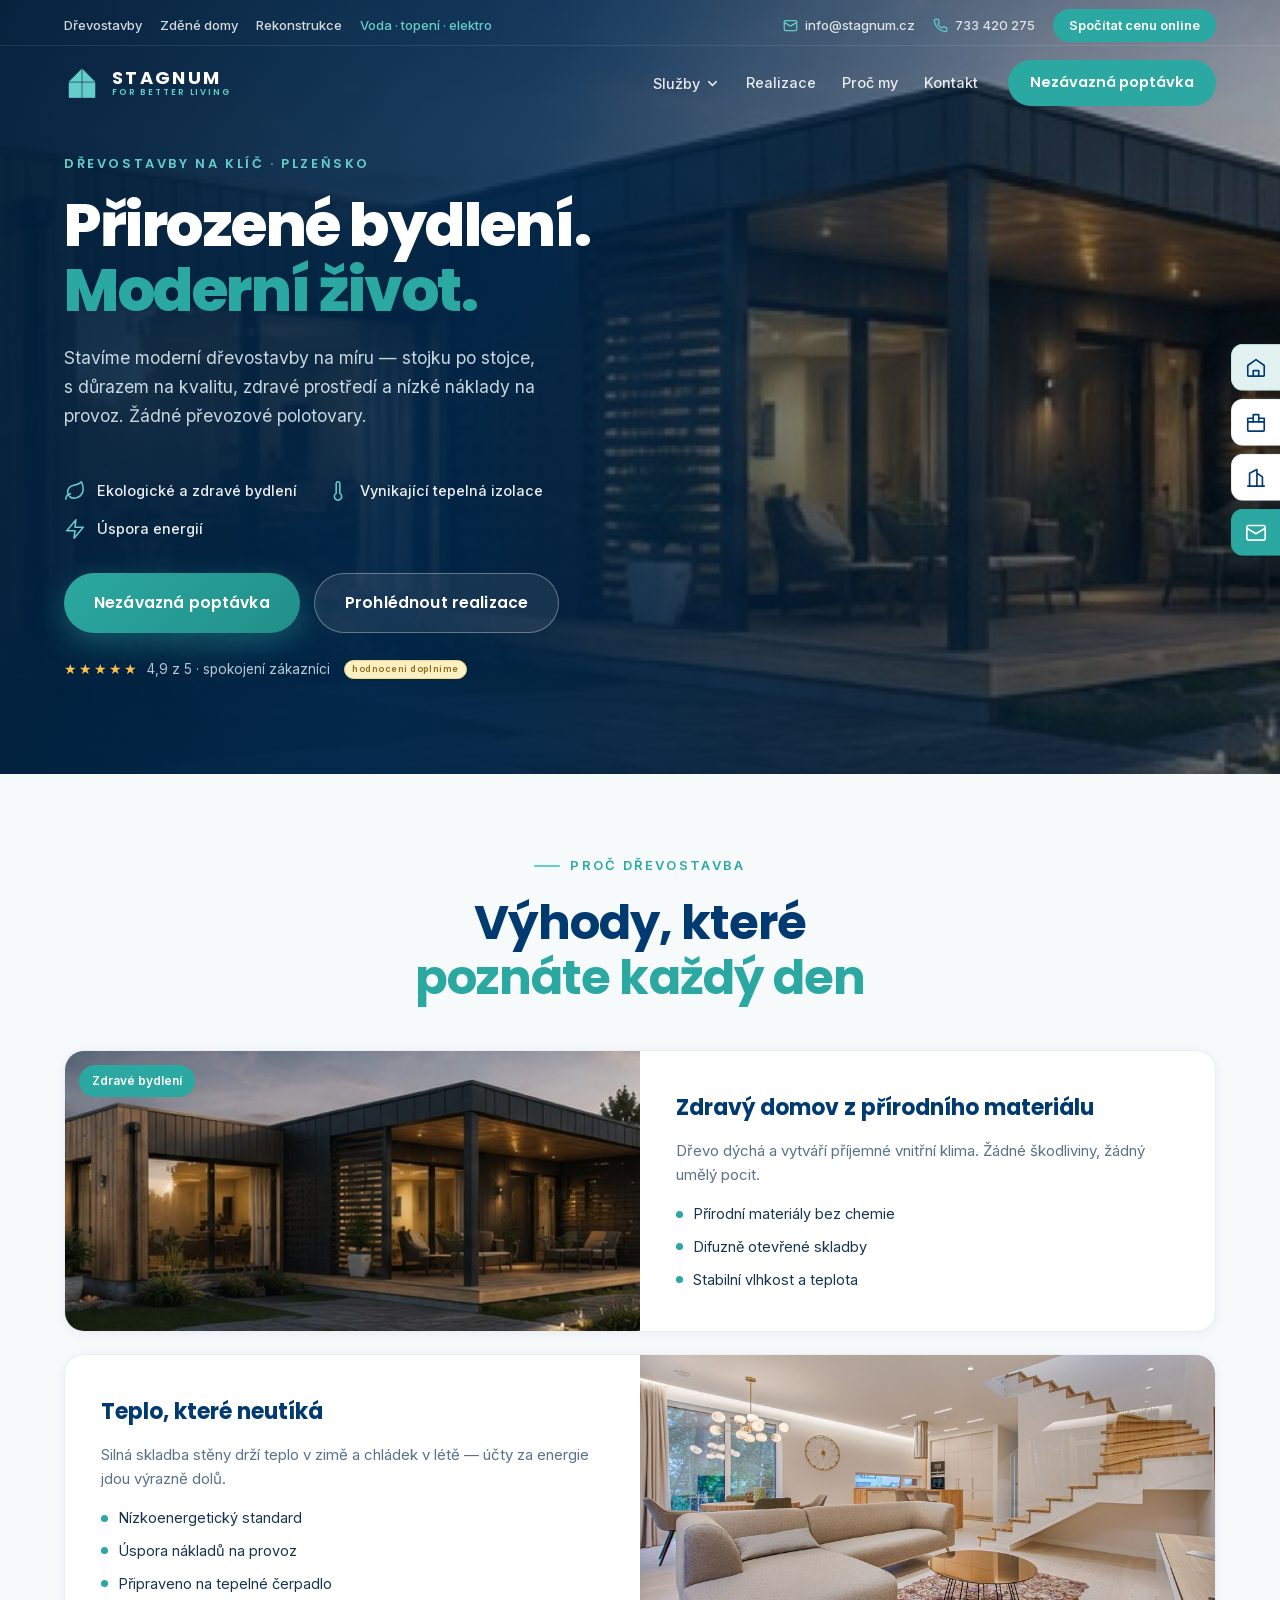
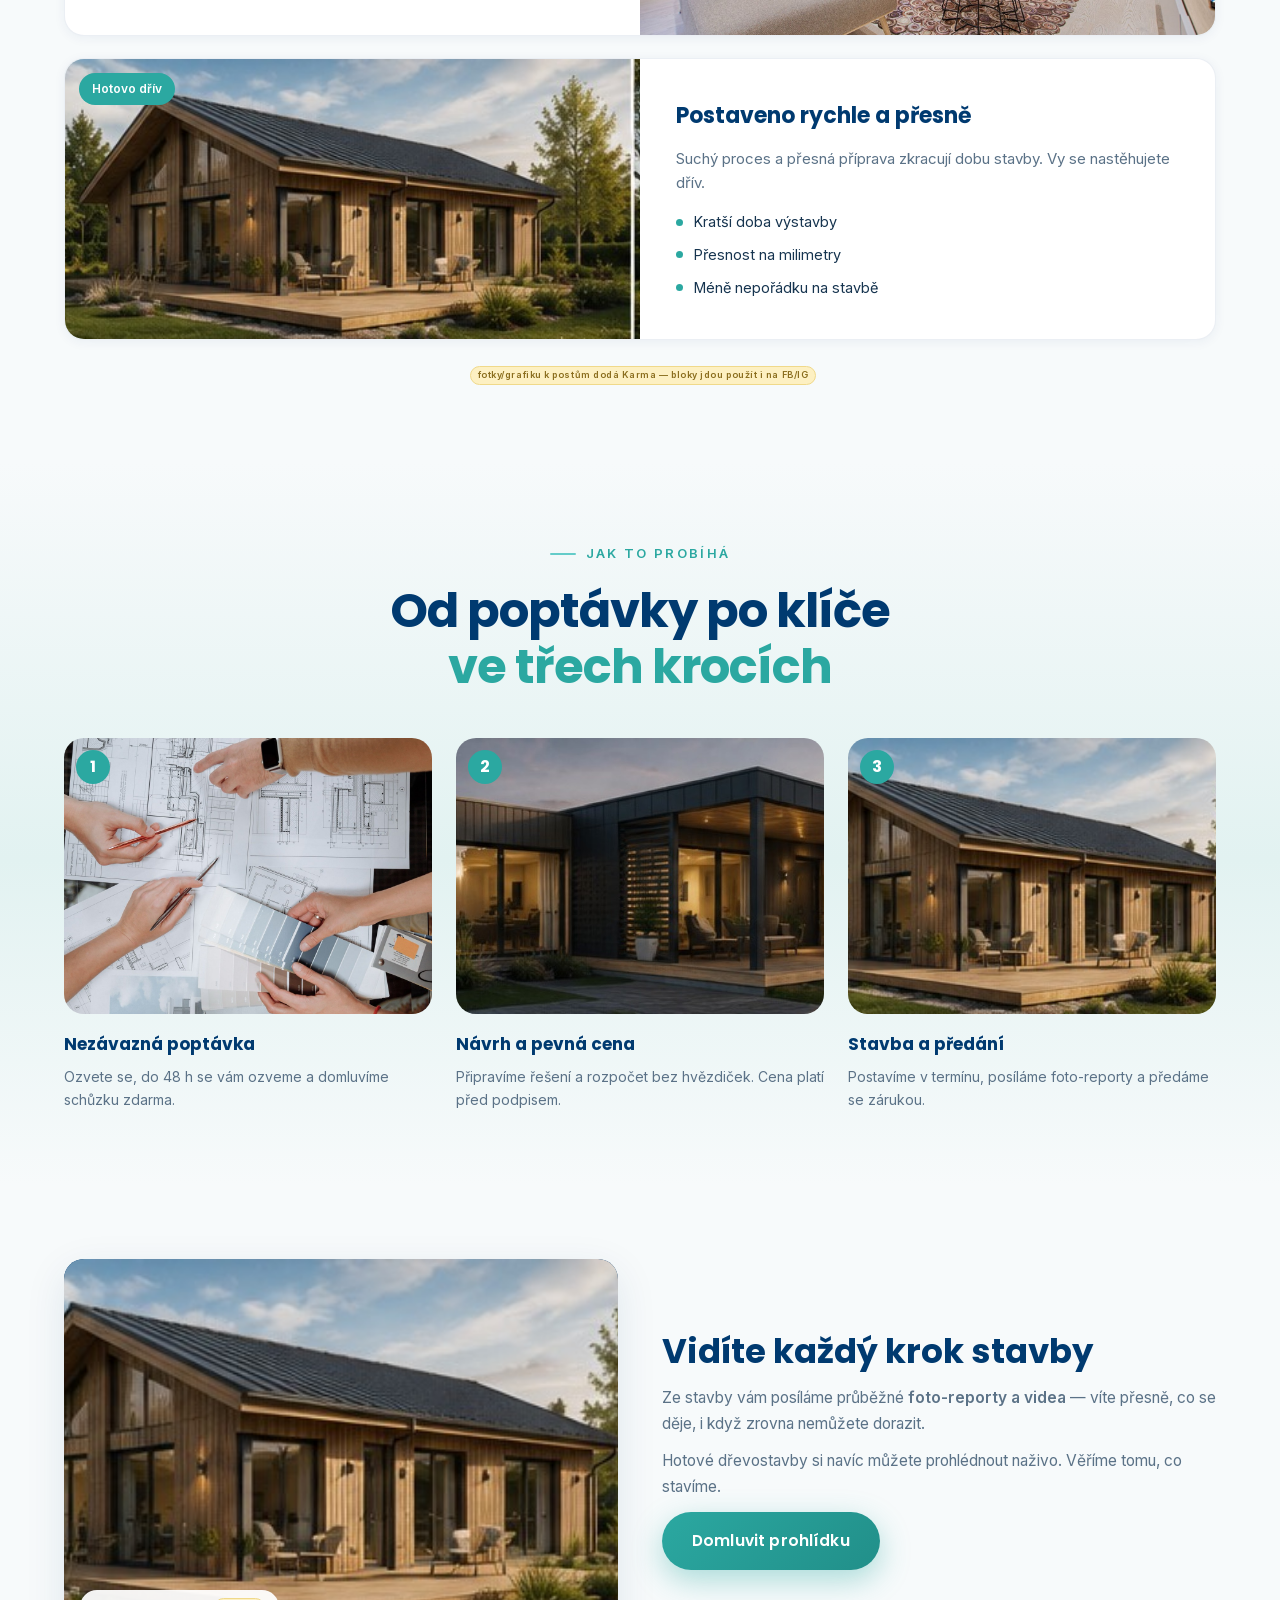
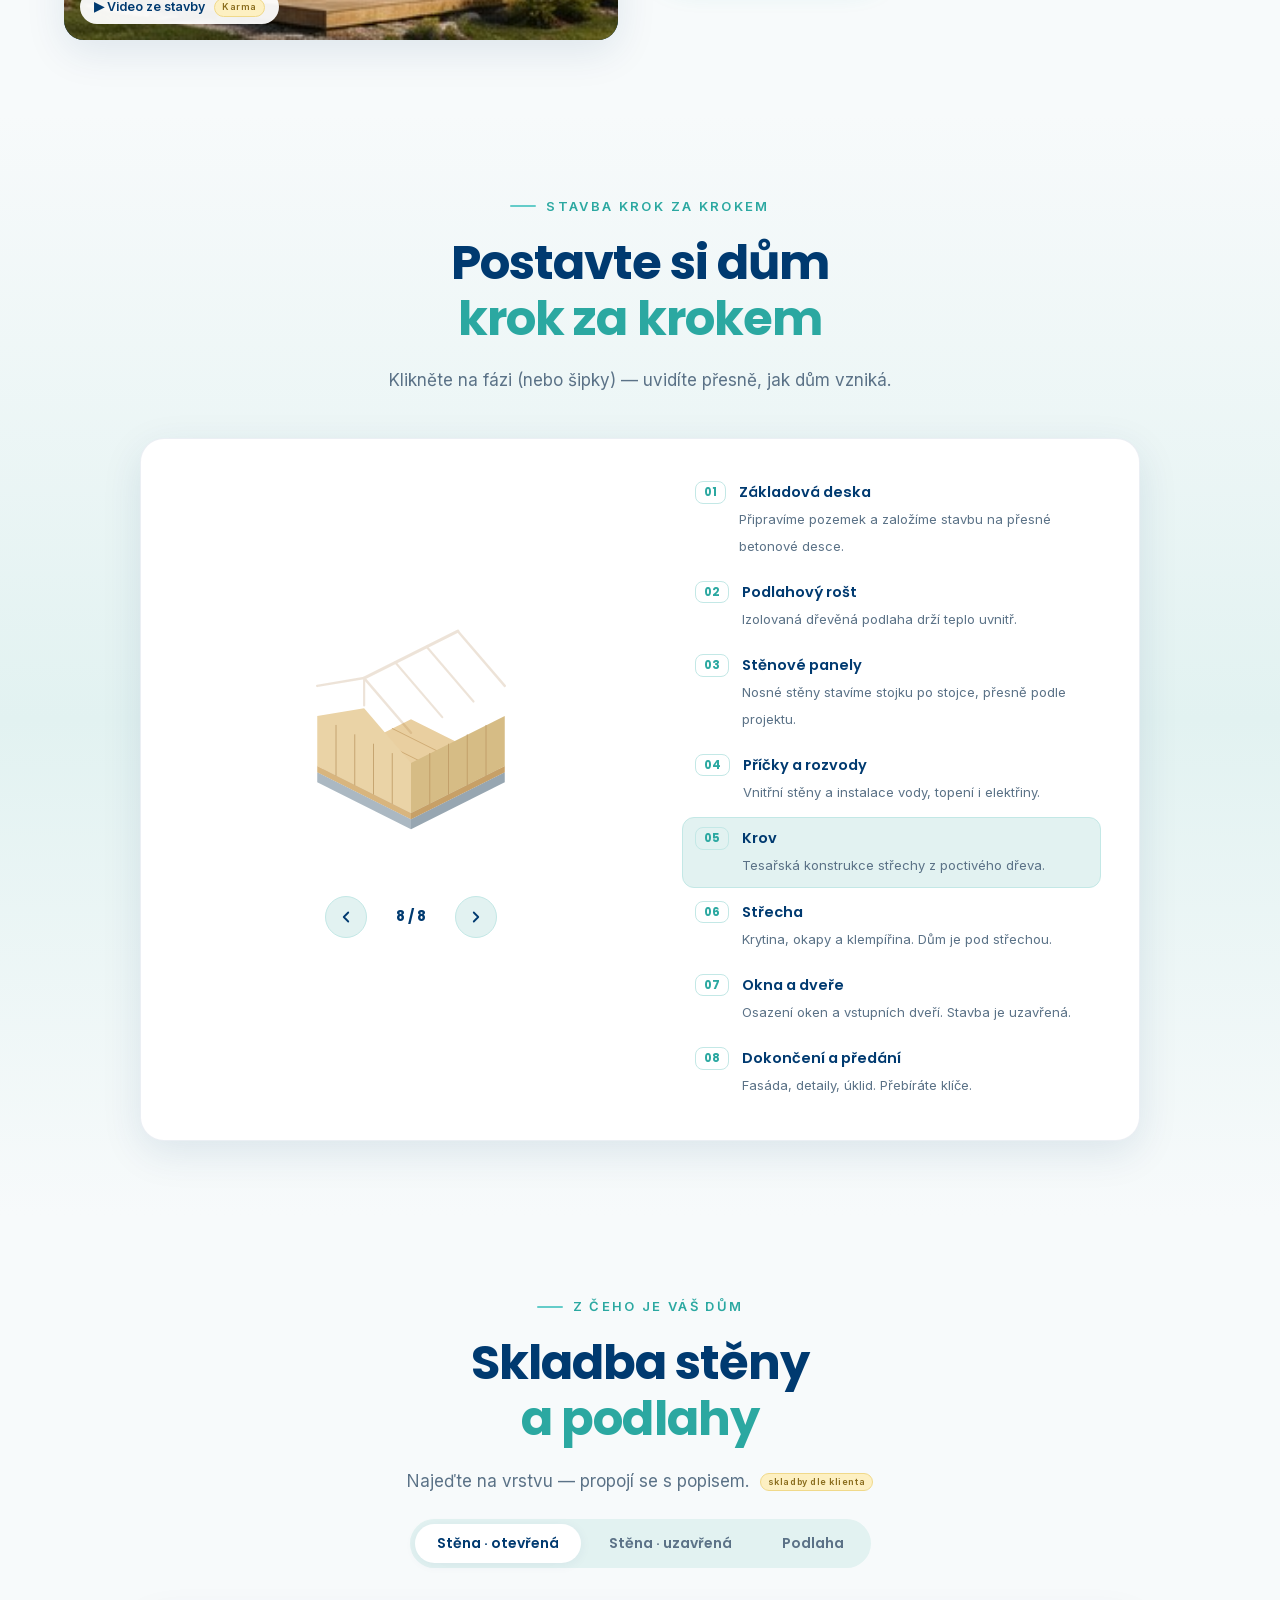
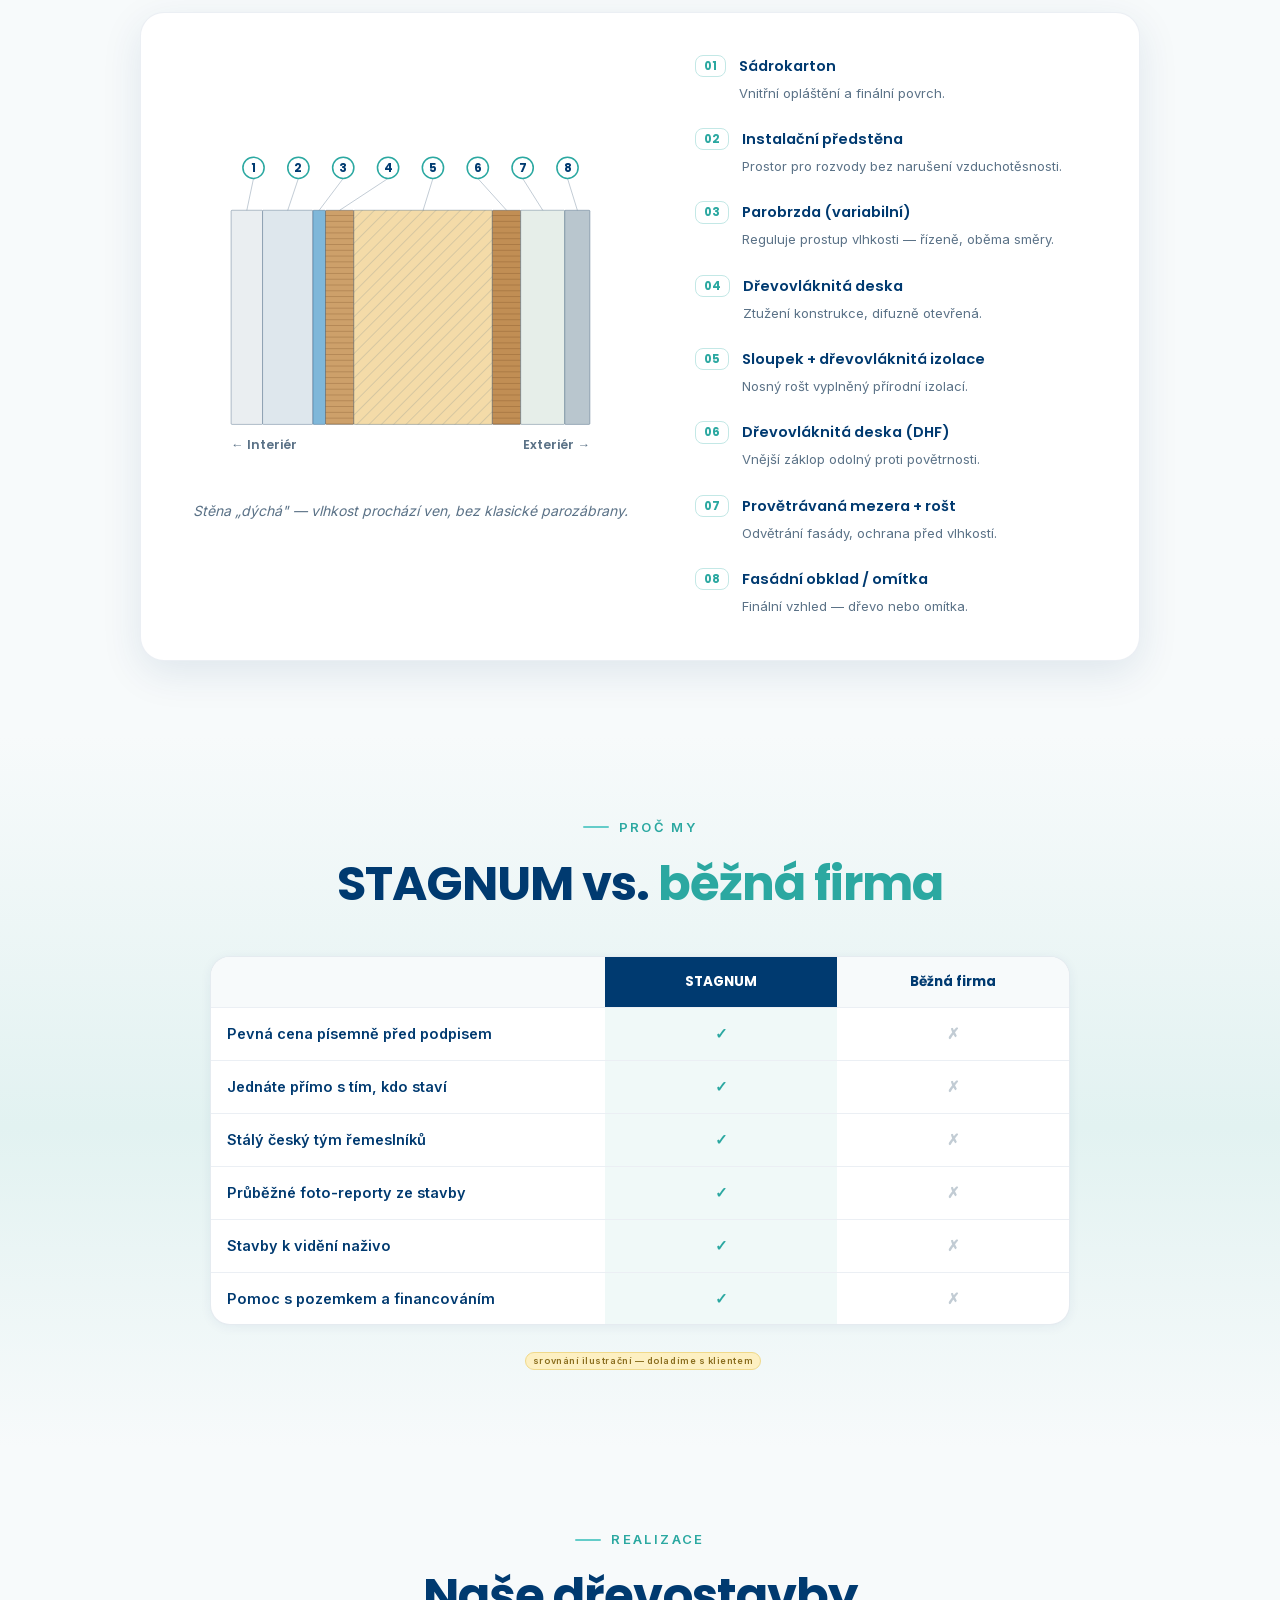
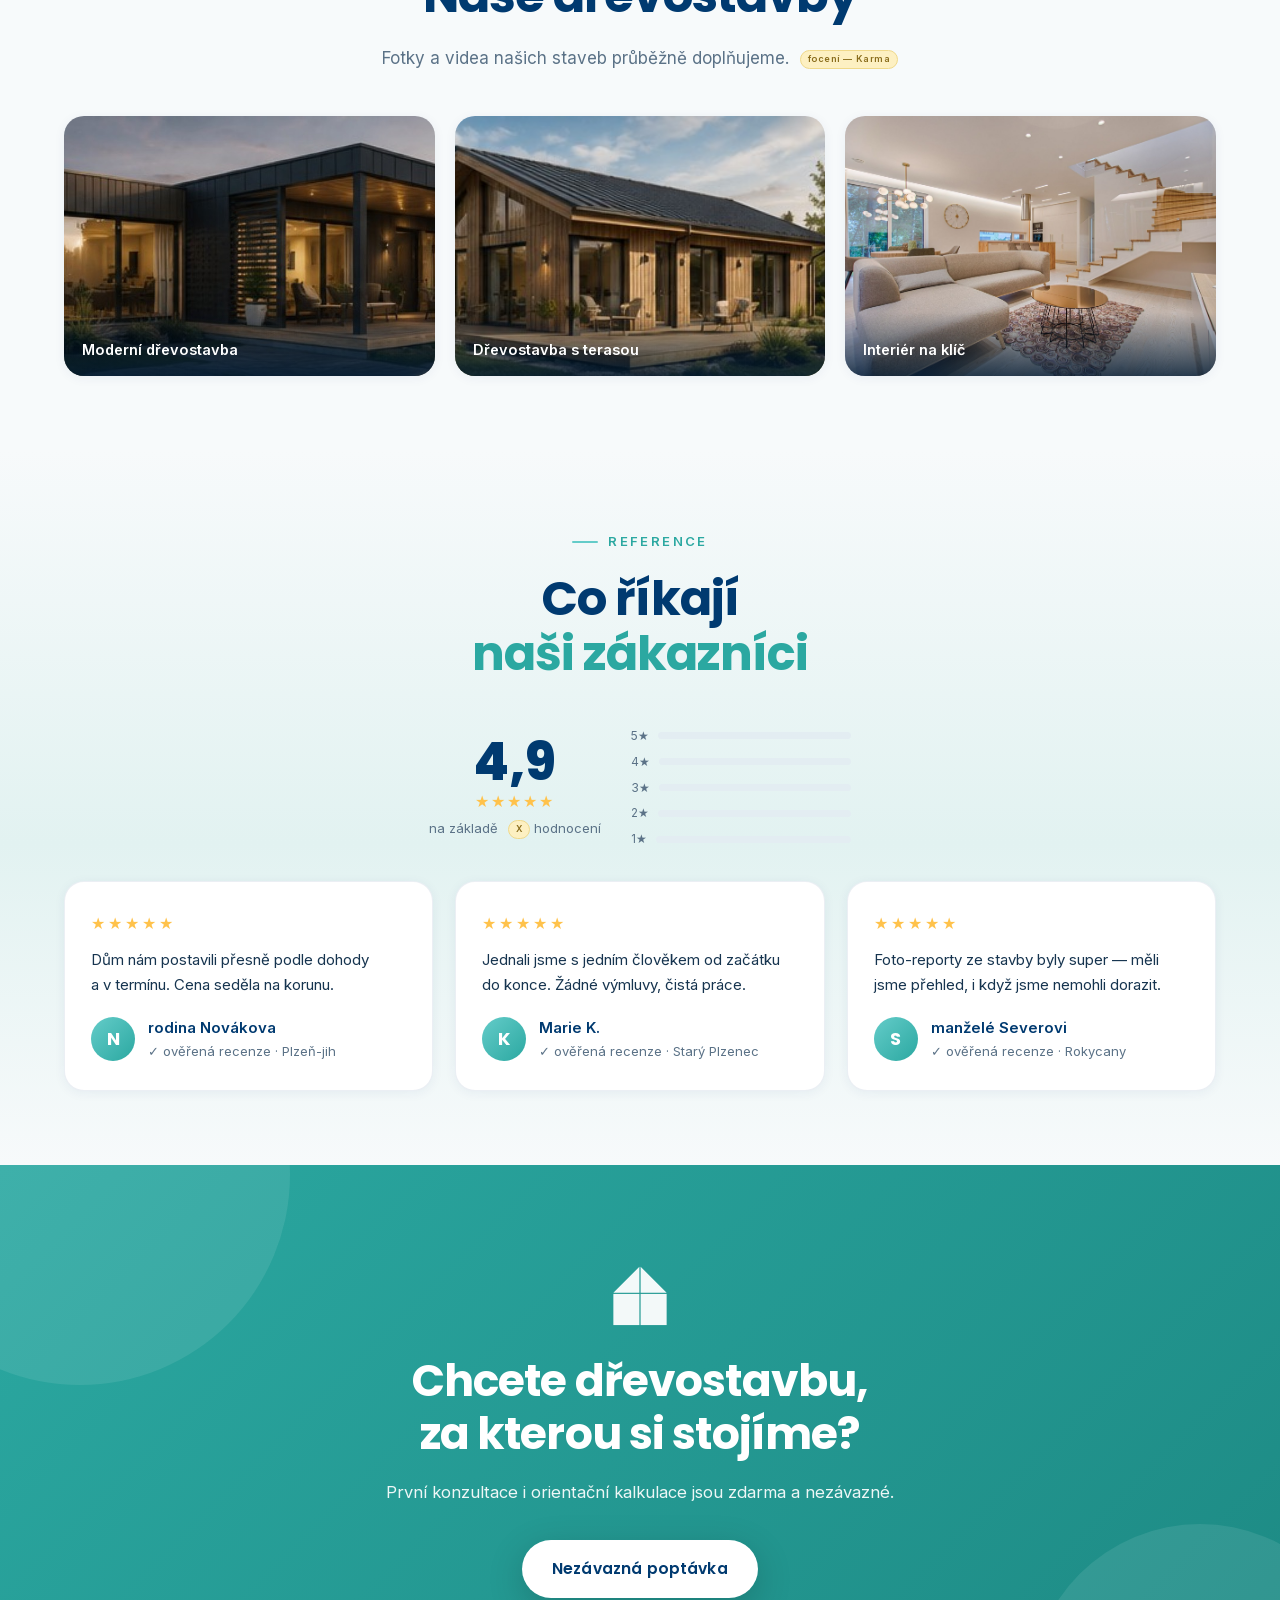
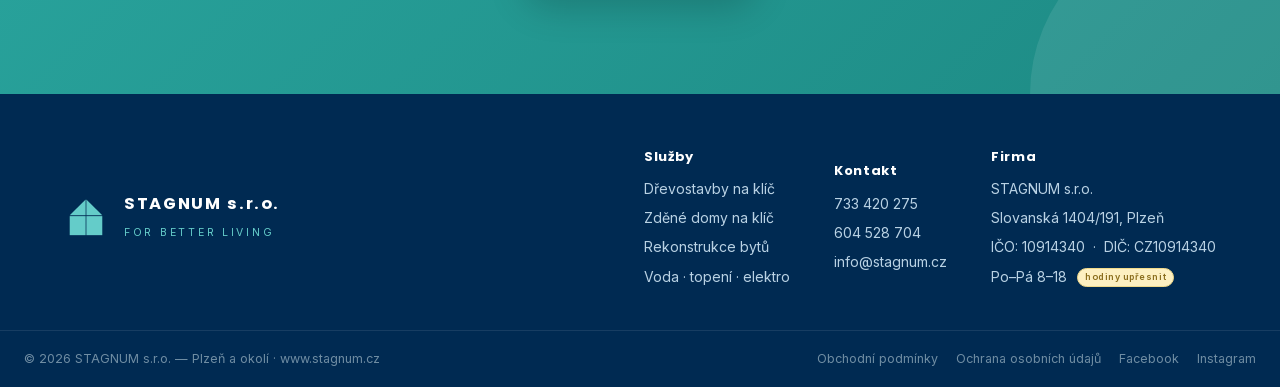
==== stagnum-landing/drevostavby.html @ 65e3a3a1 "Multi-page redesign: služby šablona, kontakt podstránka, side-rail, aktuálně ve výstavbě - 3 podstrá" ====
<!DOCTYPE html>
<html lang="cs">
<head>
  <meta charset="UTF-8">
  <meta name="viewport" content="width=device-width, initial-scale=1.0">
  <title>Dřevostavby na klíč Plzeň | STAGNUM</title>
  <meta name="description" content="Moderní dřevostavby na klíč na Plzeňsku. Zdravé bydlení, vynikající tepelná izolace, nízké náklady na provoz. Stavíme na míru, stojku po stojce.">
  <link rel="stylesheet" href="css/fonts.css">
  <link rel="stylesheet" href="css/style.css">
  <link rel="preload" as="image" href="media/viz/drevostavba.jpg">
</head>
<body data-page="drevostavby">

  <svg width="0" height="0" style="position:absolute" aria-hidden="true"><defs><g id="puzzleHouse">
    <path d="M101.7 16 L174 88 L101.7 88 Z" fill="currentColor"/>
    <rect x="26" y="91.5" width="72.3" height="86.5" fill="currentColor"/>
    <path d="M98.3 16 L98.3 88 L26 88 Z" fill="currentColor"/>
    <rect x="101.7" y="91.5" width="72.3" height="86.5" fill="currentColor"/>
  </g></defs></svg>

  <div data-layout="nav"></div>

  <main>
    <!-- HERO -->
    <section class="svc-hero svc-hero--split svc-hero--page">
      <img class="svc-hero__img" src="media/viz/drevostavba.jpg" alt="Moderní dřevostavba">
      <div class="svc-hero__overlay svc-hero__overlay--dark"></div>
      <div class="svc-hero__inner container">
        <p class="svc-hero__eyebrow">Dřevostavby na klíč · Plzeňsko</p>
        <h2 class="svc-hero__title">Přirozené bydlení.<br><span class="accent">Moderní život.</span></h2>
        <p class="svc-hero__sub">Stavíme moderní dřevostavby na míru — stojku po stojce, s důrazem na kvalitu, zdravé prostředí a nízké náklady na provoz. Žádné převozové polotovary.</p>
        <ul class="svc-hero__feats">
          <li><svg viewBox="0 0 24 24" fill="none" stroke="currentColor" stroke-width="1.7" stroke-linecap="round" stroke-linejoin="round"><path d="M11 20A7 7 0 0 1 9.8 6.1C15.5 5 17 4.48 19 2c1 2 2 4.18 2 8 0 5.5-4.78 10-10 10Z"/><path d="M2 21c0-3 1.85-5.36 5.08-6"/></svg>Ekologické a&nbsp;zdravé bydlení</li>
          <li><svg viewBox="0 0 24 24" fill="none" stroke="currentColor" stroke-width="1.7" stroke-linecap="round" stroke-linejoin="round"><path d="M14 4v10.54a4 4 0 1 1-4 0V4a2 2 0 0 1 4 0Z"/></svg>Vynikající tepelná izolace</li>
          <li><svg viewBox="0 0 24 24" fill="none" stroke="currentColor" stroke-width="1.7" stroke-linecap="round" stroke-linejoin="round"><path d="M13 2 3 14h9l-1 8 10-12h-9l1-8z"/></svg>Úspora energií</li>
        </ul>
        <div class="svc-hero__cta">
          <a href="kontakt.html" class="btn btn--primary">Nezávazná poptávka</a>
          <a href="#galerie" class="btn btn--ghost-light">Prohlédnout realizace</a>
        </div>
        <p class="svc-hero__rating"><span class="stars" aria-hidden="true">★★★★★</span> 4,9 z&nbsp;5 · spokojení zákazníci <span class="todo-chip">hodnocení doplníme</span></p>
      </div>
    </section>

    <!-- BENEFIT POSTY (grafické bloky — použitelné i na sítě) -->
    <section class="section">
      <div class="container">
        <div class="section__head">
          <p class="section__eyebrow">Proč dřevostavba</p>
          <h2 class="section__title">Výhody, které<br><span class="accent">poznáte každý den</span></h2>
        </div>
        <div class="posts">
          <article class="post">
            <div class="post__media"><img src="media/viz/drevostavba.jpg" alt="Zdravé dřevěné bydlení" loading="lazy"><span class="post__badge">Zdravé bydlení</span></div>
            <div class="post__body">
              <h3>Zdravý domov z&nbsp;přírodního materiálu</h3>
              <p>Dřevo dýchá a&nbsp;vytváří příjemné vnitřní klima. Žádné škodliviny, žádný umělý pocit.</p>
              <ul class="post__list"><li>Přírodní materiály bez chemie</li><li>Difuzně otevřené skladby</li><li>Stabilní vlhkost a&nbsp;teplota</li></ul>
            </div>
          </article>
          <article class="post">
            <div class="post__media"><img src="media/viz/interier-po.jpg" alt="Teplý interiér dřevostavby" loading="lazy"></div>
            <div class="post__body">
              <h3>Teplo, které neutíká</h3>
              <p>Silná skladba stěny drží teplo v&nbsp;zimě a&nbsp;chládek v&nbsp;létě — účty za energie jdou výrazně dolů.</p>
              <ul class="post__list"><li>Nízkoenergetický standard</li><li>Úspora nákladů na provoz</li><li>Připraveno na tepelné čerpadlo</li></ul>
            </div>
          </article>
          <article class="post">
            <div class="post__media"><img src="media/viz/realizace-drevo.jpg" alt="Rychlá a přesná výstavba" loading="lazy"><span class="post__badge">Hotovo dřív</span></div>
            <div class="post__body">
              <h3>Postaveno rychle a&nbsp;přesně</h3>
              <p>Suchý proces a&nbsp;přesná příprava zkracují dobu stavby. Vy se nastěhujete dřív.</p>
              <ul class="post__list"><li>Kratší doba výstavby</li><li>Přesnost na milimetry</li><li>Méně nepořádku na stavbě</li></ul>
            </div>
          </article>
        </div>
        <p class="section__lead" style="text-align:center"><span class="todo-chip">fotky/grafiku k postům dodá Karma — bloky jdou použít i na FB/IG</span></p>
      </div>
    </section>

    <!-- JAK TO FUNGUJE (3 kroky) -->
    <section class="section section--soft">
      <div class="container">
        <div class="section__head">
          <p class="section__eyebrow">Jak to probíhá</p>
          <h2 class="section__title">Od poptávky po klíče<br><span class="accent">ve třech krocích</span></h2>
        </div>
        <div class="howto">
          <div class="howto__step"><div class="howto__media"><img src="media/viz/navrh.jpg" alt="Konzultace a návrh" loading="lazy"><span class="howto__num">1</span></div><h3>Nezávazná poptávka</h3><p>Ozvete se, do 48&nbsp;h se vám ozveme a&nbsp;domluvíme schůzku zdarma.</p></div>
          <div class="howto__step"><div class="howto__media"><img src="media/viz/drevostavba.jpg" alt="Návrh a pevná cena" loading="lazy"><span class="howto__num">2</span></div><h3>Návrh a&nbsp;pevná cena</h3><p>Připravíme řešení a&nbsp;rozpočet bez hvězdiček. Cena platí před podpisem.</p></div>
          <div class="howto__step"><div class="howto__media"><img src="media/viz/realizace-drevo.jpg" alt="Stavba a předání" loading="lazy"><span class="howto__num">3</span></div><h3>Stavba a&nbsp;předání</h3><p>Postavíme v&nbsp;termínu, posíláme foto-reporty a&nbsp;předáme se zárukou.</p></div>
        </div>
      </div>
    </section>

    <!-- PILÍŘ (proces v akci — gif/video slot) -->
    <section class="section">
      <div class="container">
        <div class="pillar">
          <div class="pillar__media"><img src="media/viz/realizace-drevo.jpg" alt="Stavba dřevostavby" loading="lazy"><span class="reno__video-badge">▶ Video ze stavby <span class="todo-chip">Karma</span></span></div>
          <div>
            <h2>Vidíte každý krok stavby</h2>
            <p>Ze stavby vám posíláme průběžné <strong>foto-reporty a&nbsp;videa</strong> — víte přesně, co se děje, i&nbsp;když zrovna nemůžete dorazit.</p>
            <p>Hotové dřevostavby si navíc můžete prohlédnout naživo. Věříme tomu, co stavíme.</p>
            <a href="kontakt.html" class="btn btn--primary">Domluvit prohlídku</a>
          </div>
        </div>
      </div>
    </section>

    <!-- RUČNÍ STAVBA -->
    <section class="stavime section section--soft">
      <div class="container">
        <div class="section__head">
          <p class="section__eyebrow">Stavba krok za krokem</p>
          <h2 class="section__title">Postavte si dům<br><span class="accent">krok za krokem</span></h2>
          <p class="section__lead">Klikněte na fázi (nebo šipky) — uvidíte přesně, jak dům vzniká.</p>
        </div>
        <div class="stavime__stage">
          <div class="stavime__viz">
            <div class="build2" data-build="drevo"><svg viewBox="0 0 480 360" id="buildSvg" aria-hidden="true"></svg></div>
            <div class="build2__ctrl">
              <button data-step="-1" aria-label="Krok zpět"><svg viewBox="0 0 24 24" fill="none" stroke="currentColor" stroke-width="2.4" stroke-linecap="round" stroke-linejoin="round"><path d="M15 18l-6-6 6-6"/></svg></button>
              <span id="buildStepLabel">8 / 8</span>
              <button data-step="1" aria-label="Krok vpřed"><svg viewBox="0 0 24 24" fill="none" stroke="currentColor" stroke-width="2.4" stroke-linecap="round" stroke-linejoin="round"><path d="M9 18l6-6-6-6"/></svg></button>
            </div>
          </div>
          <ol class="stavime__list" id="buildList"></ol>
        </div>
      </div>
    </section>

    <!-- SKLADBA -->
    <section class="section" id="skladba">
      <div class="container">
        <div class="section__head">
          <p class="section__eyebrow">Z čeho je váš dům</p>
          <h2 class="section__title">Skladba stěny<br><span class="accent">a&nbsp;podlahy</span></h2>
          <p class="section__lead">Najeďte na vrstvu — propojí se s popisem. <span class="todo-chip">skladby dle klienta</span></p>
          <div class="build__toggle" id="wallSwitch">
            <button class="is-active" type="button" data-mode="stena-otevrena">Stěna · otevřená</button>
            <button type="button" data-mode="stena-uzavrena">Stěna · uzavřená</button>
            <button type="button" data-mode="podlaha">Podlaha</button>
          </div>
        </div>
        <div class="stavime__stage">
          <div class="stavime__viz">
            <svg viewBox="0 0 480 360" id="wallSvg" aria-hidden="true"></svg>
            <p class="stavime__caption" id="wallNote"></p>
          </div>
          <ol class="stavime__list stavime__list--num" id="wallList"></ol>
        </div>
      </div>
    </section>

    <!-- SROVNÁNÍ -->
    <section class="section section--soft">
      <div class="container">
        <div class="section__head">
          <p class="section__eyebrow">Proč my</p>
          <h2 class="section__title">STAGNUM vs.&nbsp;<span class="accent">běžná firma</span></h2>
        </div>
        <div class="compare">
          <div class="compare__row compare__head"><div>&nbsp;</div><div class="compare__us">STAGNUM</div><div>Běžná firma</div></div>
          <div class="compare__row"><div>Pevná cena písemně před podpisem</div><div class="compare__us yes">✓</div><div class="no">✗</div></div>
          <div class="compare__row"><div>Jednáte přímo s&nbsp;tím, kdo staví</div><div class="compare__us yes">✓</div><div class="no">✗</div></div>
          <div class="compare__row"><div>Stálý český tým řemeslníků</div><div class="compare__us yes">✓</div><div class="no">✗</div></div>
          <div class="compare__row"><div>Průběžné foto-reporty ze stavby</div><div class="compare__us yes">✓</div><div class="no">✗</div></div>
          <div class="compare__row"><div>Stavby k&nbsp;vidění naživo</div><div class="compare__us yes">✓</div><div class="no">✗</div></div>
          <div class="compare__row"><div>Pomoc s&nbsp;pozemkem a&nbsp;financováním</div><div class="compare__us yes">✓</div><div class="no">✗</div></div>
        </div>
        <p class="section__lead" style="text-align:center"><span class="todo-chip">srovnání ilustrační — doladíme s klientem</span></p>
      </div>
    </section>

    <!-- GALERIE -->
    <section class="gallery section" id="galerie">
      <div class="container">
        <div class="section__head">
          <p class="section__eyebrow">Realizace</p>
          <h2 class="section__title">Naše dřevostavby</h2>
          <p class="section__lead">Fotky a&nbsp;videa našich staveb průběžně doplňujeme. <span class="todo-chip">focení — Karma</span></p>
        </div>
        <div class="gallery__grid">
          <figure class="gallery__item"><img src="media/viz/drevostavba.jpg" alt="Dřevostavba" loading="lazy"><figcaption>Moderní dřevostavba</figcaption></figure>
          <figure class="gallery__item"><img src="media/viz/realizace-drevo.jpg" alt="Dřevostavba s terasou" loading="lazy"><figcaption>Dřevostavba s&nbsp;terasou</figcaption></figure>
          <figure class="gallery__item"><img src="media/viz/interier-po.jpg" alt="Interiér na klíč" loading="lazy"><figcaption>Interiér na klíč</figcaption></figure>
        </div>
      </div>
    </section>

    <!-- RECENZE -->
    <section class="reviews section section--soft" id="recenze">
      <div class="container">
        <div class="section__head">
          <p class="section__eyebrow">Reference</p>
          <h2 class="section__title">Co říkají<br><span class="accent">naši zákazníci</span></h2>
        </div>
        <div class="reviews__agg">
          <div class="reviews__score"><b>4,9</b><span class="stars" aria-hidden="true">★★★★★</span><small>na základě <span class="todo-chip">X</span> hodnocení</small></div>
          <div class="reviews__bars">
            <div class="reviews__bar">5★<span class="track"><span class="fill" style="width:92%"></span></span></div>
            <div class="reviews__bar">4★<span class="track"><span class="fill" style="width:7%"></span></span></div>
            <div class="reviews__bar">3★<span class="track"><span class="fill" style="width:1%"></span></span></div>
            <div class="reviews__bar">2★<span class="track"><span class="fill" style="width:0%"></span></span></div>
            <div class="reviews__bar">1★<span class="track"><span class="fill" style="width:0%"></span></span></div>
          </div>
        </div>
        <div class="reviews__grid">
          <figure class="review"><div class="review__stars" aria-hidden="true">★★★★★</div><blockquote>Dům nám postavili přesně podle dohody a&nbsp;v&nbsp;termínu. Cena seděla na korunu.</blockquote><figcaption><span class="review__photo" aria-hidden="true">N</span><span class="review__who"><strong>rodina Novákova</strong><small>✓ ověřená recenze · Plzeň-jih</small></span></figcaption></figure>
          <figure class="review"><div class="review__stars" aria-hidden="true">★★★★★</div><blockquote>Jednali jsme s&nbsp;jedním člověkem od začátku do konce. Žádné výmluvy, čistá práce.</blockquote><figcaption><span class="review__photo" aria-hidden="true">K</span><span class="review__who"><strong>Marie K.</strong><small>✓ ověřená recenze · Starý Plzenec</small></span></figcaption></figure>
          <figure class="review"><div class="review__stars" aria-hidden="true">★★★★★</div><blockquote>Foto-reporty ze stavby byly super — měli jsme přehled, i&nbsp;když jsme nemohli dorazit.</blockquote><figcaption><span class="review__photo" aria-hidden="true">S</span><span class="review__who"><strong>manželé Severovi</strong><small>✓ ověřená recenze · Rokycany</small></span></figcaption></figure>
        </div>
      </div>
    </section>

    <!-- CTA + ENDORSEMENT -->
    <section class="banner">
      <div class="container banner__inner">
        <svg viewBox="0 0 200 190" class="banner__house" aria-hidden="true"><use href="#puzzleHouse"></use></svg>
        <h2>Chcete dřevostavbu,<br>za kterou si stojíme?</h2>
        <p>První konzultace i&nbsp;orientační kalkulace jsou zdarma a&nbsp;nezávazné.</p>
        <a href="kontakt.html" class="btn btn--light">Nezávazná poptávka</a>
      </div>
    </section>
  </main>

  <div data-layout="footer"></div>

  <script src="js/vendor/gsap.min.js"></script>
  <script src="js/vendor/ScrollTrigger.min.js"></script>
  <script src="js/vendor/lenis.min.js"></script>
  <script src="js/iso-house.js"></script>
  <script src="js/wall.js"></script>
  <script src="js/layout.js"></script>
  <script src="js/main.js"></script>
</body>
</html>
---- stagnum-landing/css/fonts.css ----
@font-face {
  font-family: 'Inter';
  font-style: normal;
  font-weight: 400;
  font-display: swap;
  src: url('../fonts/inter-400-latin-ext.woff2') format('woff2');
  unicode-range: U+0100-02BA, U+02BD-02C5, U+02C7-02CC, U+02CE-02D7, U+02DD-02FF, U+0304, U+0308, U+0329, U+1D00-1DBF, U+1E00-1E9F, U+1EF2-1EFF, U+2020, U+20A0-20AB, U+20AD-20C0, U+2113, U+2C60-2C7F, U+A720-A7FF;
}
@font-face {
  font-family: 'Inter';
  font-style: normal;
  font-weight: 400;
  font-display: swap;
  src: url('../fonts/inter-400-latin.woff2') format('woff2');
  unicode-range: U+0000-00FF, U+0131, U+0152-0153, U+02BB-02BC, U+02C6, U+02DA, U+02DC, U+0304, U+0308, U+0329, U+2000-206F, U+20AC, U+2122, U+2191, U+2193, U+2212, U+2215, U+FEFF, U+FFFD;
}
@font-face {
  font-family: 'Inter';
  font-style: normal;
  font-weight: 500;
  font-display: swap;
  src: url('../fonts/inter-500-latin-ext.woff2') format('woff2');
  unicode-range: U+0100-02BA, U+02BD-02C5, U+02C7-02CC, U+02CE-02D7, U+02DD-02FF, U+0304, U+0308, U+0329, U+1D00-1DBF, U+1E00-1E9F, U+1EF2-1EFF, U+2020, U+20A0-20AB, U+20AD-20C0, U+2113, U+2C60-2C7F, U+A720-A7FF;
}
@font-face {
  font-family: 'Inter';
  font-style: normal;
  font-weight: 500;
  font-display: swap;
  src: url('../fonts/inter-500-latin.woff2') format('woff2');
  unicode-range: U+0000-00FF, U+0131, U+0152-0153, U+02BB-02BC, U+02C6, U+02DA, U+02DC, U+0304, U+0308, U+0329, U+2000-206F, U+20AC, U+2122, U+2191, U+2193, U+2212, U+2215, U+FEFF, U+FFFD;
}
@font-face {
  font-family: 'Inter';
  font-style: normal;
  font-weight: 600;
  font-display: swap;
  src: url('../fonts/inter-600-latin-ext.woff2') format('woff2');
  unicode-range: U+0100-02BA, U+02BD-02C5, U+02C7-02CC, U+02CE-02D7, U+02DD-02FF, U+0304, U+0308, U+0329, U+1D00-1DBF, U+1E00-1E9F, U+1EF2-1EFF, U+2020, U+20A0-20AB, U+20AD-20C0, U+2113, U+2C60-2C7F, U+A720-A7FF;
}
@font-face {
  font-family: 'Inter';
  font-style: normal;
  font-weight: 600;
  font-display: swap;
  src: url('../fonts/inter-600-latin.woff2') format('woff2');
  unicode-range: U+0000-00FF, U+0131, U+0152-0153, U+02BB-02BC, U+02C6, U+02DA, U+02DC, U+0304, U+0308, U+0329, U+2000-206F, U+20AC, U+2122, U+2191, U+2193, U+2212, U+2215, U+FEFF, U+FFFD;
}
@font-face {
  font-family: 'Poppins';
  font-style: normal;
  font-weight: 600;
  font-display: swap;
  src: url('../fonts/poppins-600-latin-ext.woff2') format('woff2');
  unicode-range: U+0100-02BA, U+02BD-02C5, U+02C7-02CC, U+02CE-02D7, U+02DD-02FF, U+0304, U+0308, U+0329, U+1D00-1DBF, U+1E00-1E9F, U+1EF2-1EFF, U+2020, U+20A0-20AB, U+20AD-20C0, U+2113, U+2C60-2C7F, U+A720-A7FF;
}
@font-face {
  font-family: 'Poppins';
  font-style: normal;
  font-weight: 600;
  font-display: swap;
  src: url('../fonts/poppins-600-latin.woff2') format('woff2');
  unicode-range: U+0000-00FF, U+0131, U+0152-0153, U+02BB-02BC, U+02C6, U+02DA, U+02DC, U+0304, U+0308, U+0329, U+2000-206F, U+20AC, U+2122, U+2191, U+2193, U+2212, U+2215, U+FEFF, U+FFFD;
}
@font-face {
  font-family: 'Poppins';
  font-style: normal;
  font-weight: 700;
  font-display: swap;
  src: url('../fonts/poppins-700-latin-ext.woff2') format('woff2');
  unicode-range: U+0100-02BA, U+02BD-02C5, U+02C7-02CC, U+02CE-02D7, U+02DD-02FF, U+0304, U+0308, U+0329, U+1D00-1DBF, U+1E00-1E9F, U+1EF2-1EFF, U+2020, U+20A0-20AB, U+20AD-20C0, U+2113, U+2C60-2C7F, U+A720-A7FF;
}
@font-face {
  font-family: 'Poppins';
  font-style: normal;
  font-weight: 700;
  font-display: swap;
  src: url('../fonts/poppins-700-latin.woff2') format('woff2');
  unicode-range: U+0000-00FF, U+0131, U+0152-0153, U+02BB-02BC, U+02C6, U+02DA, U+02DC, U+0304, U+0308, U+0329, U+2000-206F, U+20AC, U+2122, U+2191, U+2193, U+2212, U+2215, U+FEFF, U+FFFD;
}
@font-face {
  font-family: 'Poppins';
  font-style: normal;
  font-weight: 800;
  font-display: swap;
  src: url('../fonts/poppins-800-latin-ext.woff2') format('woff2');
  unicode-range: U+0100-02BA, U+02BD-02C5, U+02C7-02CC, U+02CE-02D7, U+02DD-02FF, U+0304, U+0308, U+0329, U+1D00-1DBF, U+1E00-1E9F, U+1EF2-1EFF, U+2020, U+20A0-20AB, U+20AD-20C0, U+2113, U+2C60-2C7F, U+A720-A7FF;
}
@font-face {
  font-family: 'Poppins';
  font-style: normal;
  font-weight: 800;
  font-display: swap;
  src: url('../fonts/poppins-800-latin.woff2') format('woff2');
  unicode-range: U+0000-00FF, U+0131, U+0152-0153, U+02BB-02BC, U+02C6, U+02DA, U+02DC, U+0304, U+0308, U+0329, U+2000-206F, U+20AC, U+2122, U+2191, U+2193, U+2212, U+2215, U+FEFF, U+FFFD;
}
---- stagnum-landing/css/style.css ----
/* ============================================================
   STAGNUM — for better living
   Brand (logomanuál): Pantone 2955 ≈ #003A70 · Pantone 325C ≈ #64CCC9
   Tlačítka: tmavší teal #2BA8A1 (kontrast s bílým textem)
   Písmo: produkčně Visby CF (dokoupit) → web náhrada Poppins + Inter
   ============================================================ */

:root {
  --navy: #003A70;
  --navy-deep: #002A52;
  --teal: #64CCC9;
  --teal-btn: #2BA8A1;
  --teal-btn-dark: #218F89;
  --teal-soft: #E2F2F1;
  --teal-dim: #c3e8e6;
  --ink: #16344f;
  --gray: #5b7287;
  --bg: #F7FAFB;
  --white: #ffffff;
  --radius: 20px;
  --shadow-sm: 0 2px 12px rgba(0, 58, 112, 0.06);
  --shadow-md: 0 12px 40px rgba(0, 58, 112, 0.10);
  --shadow-lg: 0 24px 70px rgba(0, 58, 112, 0.16);
  --font-head: 'Poppins', -apple-system, sans-serif;
  --font-body: 'Inter', -apple-system, sans-serif;
}

* { margin: 0; padding: 0; box-sizing: border-box; }
html { scroll-behavior: smooth; }
body {
  font-family: var(--font-body);
  color: var(--ink);
  background: var(--bg);
  line-height: 1.65;
  -webkit-font-smoothing: antialiased;
  overflow-x: hidden;
}
img, svg, video { display: block; max-width: 100%; }
a { color: inherit; text-decoration: none; }
ul, ol { list-style: none; }
button { font-family: inherit; cursor: pointer; }
h1, h2, h3, h4 { font-family: var(--font-head); }

.container { max-width: 1200px; margin: 0 auto; padding: 0 24px; }
.section { padding: 74px 0; }
section[id] { scroll-margin-top: 88px; }
.section--soft { background: linear-gradient(180deg, var(--bg) 0%, var(--teal-soft) 55%, var(--bg) 100%); }
.section--navy { background: linear-gradient(150deg, var(--navy-deep) 0%, var(--navy) 70%, #0a4d8c 100%); color: #eaf4fb; }

/* ---------- typografie ---------- */
.section__head { max-width: 700px; margin: 0 auto 44px; text-align: center; }
.section__head--left { max-width: 700px; margin: 0 0 38px; text-align: left; }
.section__eyebrow {
  display: inline-flex; align-items: center; gap: 10px;
  font-size: 13px; font-weight: 600; letter-spacing: 0.18em; text-transform: uppercase;
  color: var(--teal-btn); margin-bottom: 18px;
}
.section__eyebrow::before { content: ''; width: 26px; height: 2px; background: var(--teal); border-radius: 2px; }
.section__eyebrow--light { color: var(--teal); }
.section__title {
  font-size: clamp(30px, 4.4vw, 48px);
  font-weight: 700; line-height: 1.16; letter-spacing: -0.02em; color: var(--navy);
}
.section--navy .section__title { color: #fff; }
.accent { color: var(--teal-btn); }
.accent-teal { color: var(--teal); }
.accent-navy { color: var(--navy); }
.section__lead { margin-top: 20px; font-size: 17px; color: var(--gray); }
.section__lead--light { color: #b9d2e4; }

/* placeholder štítek */
.todo-chip {
  display: inline-block; vertical-align: middle;
  font-size: 9px; font-weight: 700; letter-spacing: 0.06em;
  color: #8a6d1d; background: #fdf0c2; border: 1px solid #f0d98a;
  padding: 2px 7px; border-radius: 20px; margin-left: 6px;
  font-style: normal; line-height: 1.4; font-family: var(--font-body);
}

/* ---------- tlačítka ---------- */
.btn {
  display: inline-flex; align-items: center; justify-content: center; gap: 10px;
  padding: 16px 30px; border-radius: 100px; border: none;
  font-family: var(--font-head);
  font-size: 15.5px; font-weight: 600; letter-spacing: 0.01em;
  transition: transform 0.35s cubic-bezier(.22,1,.36,1), box-shadow 0.35s, background 0.3s;
  will-change: transform;
}
.btn svg { width: 19px; height: 19px; transition: transform 0.3s; }
.btn--primary {
  background: linear-gradient(135deg, var(--teal-btn) 0%, var(--teal-btn-dark) 100%);
  color: #fff; box-shadow: 0 10px 30px rgba(43, 168, 161, 0.38);
}
.btn--primary:hover { transform: translateY(-3px); box-shadow: 0 16px 40px rgba(43, 168, 161, 0.5); }
.btn--primary:hover svg { transform: translateX(4px); }
.btn--ghost-light { background: rgba(255,255,255,0.08); color: #fff; border: 1.5px solid rgba(255,255,255,0.32); }
.btn--ghost-light:hover { background: rgba(255,255,255,0.16); transform: translateY(-3px); }
.btn--ghost-dark { background: rgba(0,58,112,0.04); color: var(--navy); border: 1.5px solid rgba(0,58,112,0.2); }
.btn--ghost-dark:hover { background: rgba(0,58,112,0.09); transform: translateY(-3px); }
.btn--light { background: #fff; color: var(--navy); box-shadow: 0 10px 36px rgba(0,0,0,0.18); }
.btn--light:hover { transform: translateY(-3px) scale(1.02); }
.btn--full { width: 100%; }

/* ============================================================
   LOADING SCREEN
   ============================================================ */
.preloader {
  position: fixed; inset: 0; z-index: 1000;
  background: linear-gradient(160deg, var(--navy-deep), var(--navy));
  display: flex; align-items: center; justify-content: center;
}
.preloader__inner { display: flex; flex-direction: column; align-items: center; gap: 10px; }
.iso-house--loader { width: min(340px, 76vw); overflow: visible; }
.preloader__text {
  color: #fff; font-family: var(--font-head); font-size: 24px; font-weight: 700;
  letter-spacing: 0.3em; margin-left: 0.3em; text-align: center;
}
.preloader__text small {
  display: block; font-size: 10px; font-weight: 600;
  letter-spacing: 0.42em; color: var(--teal); margin-top: 4px;
}

/* ============================================================
   NAV
   ============================================================ */
/* fixní header = topbar + nav */
.header { position: fixed; top: 0; left: 0; right: 0; z-index: 100; transition: background 0.35s, box-shadow 0.35s; }
.header.is-scrolled { background: rgba(0, 42, 82, 0.92); backdrop-filter: blur(16px); -webkit-backdrop-filter: blur(16px); box-shadow: 0 1px 0 rgba(255,255,255,0.08), 0 10px 30px rgba(0,20,40,0.25); }

/* horní utility bar */
.topbar { border-bottom: 1px solid rgba(255,255,255,0.1); max-height: 46px; overflow: hidden; transition: max-height 0.35s, opacity 0.3s; }
.header.is-scrolled .topbar { max-height: 0; opacity: 0; border-color: transparent; }
.topbar__inner { display: flex; align-items: center; justify-content: space-between; gap: 16px; padding: 9px 24px; font-size: 13px; }
.topbar__links { display: flex; gap: 18px; }
.topbar__links a { color: rgba(255,255,255,0.82); font-weight: 500; transition: color 0.2s; }
.topbar__links a:hover { color: #fff; }
.topbar__mini { color: var(--teal) !important; }
.topbar__right { display: flex; align-items: center; gap: 18px; }
.topbar__contact { display: inline-flex; align-items: center; gap: 7px; color: rgba(255,255,255,0.82); font-weight: 500; transition: color 0.2s; }
.topbar__contact svg { width: 15px; height: 15px; color: var(--teal); }
.topbar__contact:hover { color: #fff; }
.topbar__cta { background: var(--teal-btn); color: #fff; font-weight: 600; padding: 6px 16px; border-radius: 100px; transition: background 0.25s, transform 0.25s; }
.topbar__cta:hover { background: var(--teal-btn-dark); transform: translateY(-1px); }

.nav { padding: 14px 0; transition: padding 0.35s; }
.header.is-scrolled .nav { padding: 9px 0; }
.nav__inner {
  max-width: 1200px; margin: 0 auto; padding: 0 24px;
  display: flex; align-items: center; gap: 30px;
}
.nav__brand { display: flex; align-items: center; gap: 12px; }
.nav__logo { width: 36px; height: 34px; color: var(--teal); }
.nav__name {
  font-family: var(--font-head);
  font-weight: 700; font-size: 18px; letter-spacing: 0.13em; color: #fff;
  display: flex; flex-direction: column; line-height: 1.1;
}
.nav__name small {
  font-size: 8.5px; font-weight: 600; letter-spacing: 0.22em;
  text-transform: uppercase; color: var(--teal);
}
.nav__links { display: flex; align-items: center; gap: 26px; margin-left: auto; }
.nav__links > a, .nav__sub-toggle {
  font-family: var(--font-body);
  font-size: 14.5px; font-weight: 500; color: rgba(255,255,255,0.88);
  position: relative; padding: 4px 0; background: none; border: none;
  display: inline-flex; align-items: center; gap: 5px;
}
.nav__links > a::after {
  content: ''; position: absolute; left: 0; bottom: 0;
  width: 100%; height: 2px; background: var(--teal); border-radius: 2px;
  transform: scaleX(0); transform-origin: right; transition: transform 0.35s cubic-bezier(.22,1,.36,1);
}
.nav__links > a:hover::after { transform: scaleX(1); transform-origin: left; }
.nav__sub-toggle svg { width: 15px; height: 15px; transition: transform 0.3s; }

/* dropdown */
.nav__has-sub { position: relative; }
.nav__dropdown {
  position: absolute; top: calc(100% + 14px); left: 50%; transform: translateX(-50%) translateY(8px);
  width: 320px; padding: 10px;
  background: rgba(255,255,255,0.98); border-radius: 18px;
  box-shadow: var(--shadow-lg); border: 1px solid rgba(0,58,112,0.08);
  opacity: 0; visibility: hidden; transition: opacity 0.28s, transform 0.28s, visibility 0.28s;
}
.nav__dropdown::before {
  content: ''; position: absolute; top: -8px; left: 0; right: 0; height: 16px;
}
.nav__has-sub:hover .nav__dropdown,
.nav__has-sub.is-open .nav__dropdown { opacity: 1; visibility: visible; transform: translateX(-50%) translateY(0); }
.nav__has-sub:hover .nav__sub-toggle svg { transform: rotate(180deg); }
.nav__dropdown a {
  display: block; padding: 12px 16px; border-radius: 12px;
  transition: background 0.22s;
}
.nav__dropdown a:hover { background: var(--teal-soft); }
.nav__dropdown a strong { display: block; font-size: 14.5px; font-weight: 600; color: var(--navy); }
.nav__dropdown a span { display: block; font-size: 12.5px; color: var(--gray); }
.nav__dropdown-mini { margin-top: 4px; border-top: 1px solid rgba(0,58,112,0.08); border-radius: 0 0 12px 12px; }

.nav__cta {
  font-family: var(--font-head);
  display: inline-flex; align-items: center;
  padding: 11px 22px; border-radius: 100px;
  background: var(--teal-btn); color: #fff;
  font-weight: 600; font-size: 14.5px;
  transition: transform 0.3s, box-shadow 0.3s, background 0.3s;
}
.nav__cta:hover { background: var(--teal-btn-dark); transform: translateY(-2px); box-shadow: var(--shadow-md); }
.nav__burger { display: none; flex-direction: column; gap: 5px; background: none; border: none; padding: 8px; }
.nav__burger span { width: 24px; height: 2.5px; background: #fff; border-radius: 2px; transition: 0.3s; }

/* ============================================================
   SVC HERO — celoplošná vizualizace na pozadí
   ============================================================ */
.svc-hero {
  position: relative; min-height: 100svh;
  display: flex; align-items: center;
  overflow: hidden;
}
.svc-hero--split { min-height: 92svh; }
.svc-hero__img {
  position: absolute; inset: 0; width: 100%; height: 100%;
  object-fit: cover; z-index: 0;
}
.svc-hero__overlay { position: absolute; inset: 0; z-index: 1; }
.svc-hero__overlay--dark {
  background:
    linear-gradient(105deg, rgba(0,30,58,0.94) 0%, rgba(0,42,82,0.82) 38%, rgba(0,42,82,0.30) 72%, rgba(0,42,82,0.12) 100%),
    linear-gradient(0deg, rgba(0,26,50,0.55), rgba(0,26,50,0) 45%);
}
.svc-hero__overlay--light {
  background:
    linear-gradient(105deg, rgba(247,250,251,0.96) 0%, rgba(247,250,251,0.82) 40%, rgba(247,250,251,0.35) 72%, rgba(247,250,251,0.08) 100%);
}
.svc-hero__inner { position: relative; z-index: 2; width: 100%; padding-top: 124px; padding-bottom: 64px; }

/* hero úvod */
.hero__eyebrow {
  display: inline-flex; align-items: center; gap: 10px;
  background: rgba(255,255,255,0.1); border: 1px solid rgba(100,204,201,0.4);
  padding: 8px 18px; border-radius: 100px;
  font-size: 13px; font-weight: 600; color: #fff; margin-bottom: 26px;
  backdrop-filter: blur(4px);
}
.hero__eyebrow-dot {
  width: 8px; height: 8px; border-radius: 50%; background: var(--teal);
  box-shadow: 0 0 0 0 rgba(100,204,201,0.6); animation: pulse 2.2s infinite;
}
@keyframes pulse {
  0% { box-shadow: 0 0 0 0 rgba(100,204,201,0.55); }
  70% { box-shadow: 0 0 0 9px rgba(100,204,201,0); }
  100% { box-shadow: 0 0 0 0 rgba(100,204,201,0); }
}
.hero__title {
  font-size: clamp(38px, 5.6vw, 68px);
  font-weight: 800; line-height: 1.08; letter-spacing: -0.025em; color: #fff;
  max-width: 760px;
}
.hero__title .line { display: block; overflow: hidden; }
.hero__title .line > span { display: inline-block; }
.hero__sub { margin-top: 24px; font-size: 18px; color: rgba(232,243,250,0.88); max-width: 540px; }
.hero__cta { display: flex; flex-wrap: wrap; gap: 14px; margin-top: 36px; }
.hero__features { display: flex; flex-wrap: wrap; gap: 34px; margin-top: 56px; }
.hero__feature { display: flex; align-items: center; gap: 14px; }
.hero__feature svg { width: 30px; height: 30px; color: var(--teal); flex-shrink: 0; }
.hero__feature strong { display: block; font-size: 15px; font-weight: 600; color: #fff; font-family: var(--font-head); }
.hero__feature span { display: block; font-size: 13px; color: rgba(232,243,250,0.65); }

.hero__scroll {
  position: absolute; z-index: 2; bottom: 26px; left: 50%; transform: translateX(-50%);
  display: flex; flex-direction: column; align-items: center; gap: 9px;
  font-size: 11px; font-weight: 600; letter-spacing: 0.22em; text-transform: uppercase;
  color: rgba(255,255,255,0.6);
}
.hero__scroll-line {
  width: 2px; height: 40px; border-radius: 2px;
  background: linear-gradient(var(--teal), transparent);
  animation: scrollHint 1.8s ease-in-out infinite;
}
@keyframes scrollHint {
  0%, 100% { transform: scaleY(1); opacity: 1; }
  50% { transform: scaleY(0.55); opacity: 0.5; }
}

/* service hero (dřevostavby/zděné/rekonstrukce) */
.svc-hero__eyebrow {
  font-family: var(--font-head);
  font-size: 13px; font-weight: 600; letter-spacing: 0.2em; text-transform: uppercase;
  color: var(--teal); margin-bottom: 18px;
}
.svc-hero--light .svc-hero__eyebrow { color: var(--teal-btn); }
.svc-hero__title {
  font-size: clamp(34px, 5vw, 60px);
  font-weight: 800; line-height: 1.08; letter-spacing: -0.025em; color: #fff;
}
.svc-hero--light .svc-hero__title { color: var(--navy); }
.svc-hero__sub { margin-top: 22px; font-size: 17.5px; color: rgba(232,243,250,0.85); max-width: 480px; }
.svc-hero--light .svc-hero__sub { color: var(--gray); }
.svc-hero__cta { display: flex; flex-wrap: wrap; gap: 14px; margin-top: 32px; }
.svc-hero__feats { display: flex; flex-wrap: wrap; gap: 14px 30px; margin-top: 48px; max-width: 620px; }
.svc-hero__feats li {
  display: flex; align-items: center; gap: 11px;
  font-size: 14.5px; font-weight: 500; color: rgba(255,255,255,0.92);
}
.svc-hero__feats svg { width: 22px; height: 22px; color: var(--teal); flex-shrink: 0; }
.svc-hero__feats--dark li { color: var(--ink); }
.svc-hero__feats--dark svg { color: var(--teal-btn); }
.svc-hero__feats--grid { display: grid; grid-template-columns: 1fr 1fr; max-width: 480px; gap: 16px 28px; }

/* ============================================================
   SLUŽBY intro
   ============================================================ */
.svc-intro { padding: 96px 0 60px; }

/* ============================================================
   REKONSTRUKCE — postup + video + reference
   ============================================================ */
.reno__grid { display: grid; grid-template-columns: 0.85fr 1.15fr; gap: 50px; align-items: center; }
.reno__steps { position: relative; display: grid; grid-template-columns: 1fr 1fr; gap: 36px 24px; }
.process__line {
  position: absolute; top: 27px; left: 10%; right: 10%; height: 3px;
  background: var(--teal-dim); border-radius: 3px; z-index: 0; display: none;
}
.process__line span { display: block; height: 100%; width: 0%; background: linear-gradient(90deg, var(--teal-btn), var(--navy)); border-radius: 3px; }
.step { position: relative; z-index: 1; }
.step__badge {
  width: 54px; height: 54px; margin-bottom: 18px;
  border-radius: 50%; background: #fff; border: 3px solid var(--teal-btn);
  display: flex; align-items: center; justify-content: center;
  font-family: var(--font-head); font-size: 20px; font-weight: 700; color: var(--navy);
  box-shadow: 0 0 0 7px var(--bg), var(--shadow-sm);
  transition: transform 0.35s cubic-bezier(.34,1.56,.64,1), background 0.3s, color 0.3s;
}
.step:hover .step__badge { transform: scale(1.1); background: var(--teal-btn); color: #fff; }
.step h3 { font-size: 17px; font-weight: 700; color: var(--navy); margin-bottom: 8px; }
.step p { font-size: 13.5px; color: var(--gray); }

.reno__video { position: relative; }
.reno__video-frame {
  position: relative; border-radius: var(--radius); overflow: hidden;
  aspect-ratio: 16/10; box-shadow: var(--shadow-lg); cursor: pointer;
  background: var(--navy-deep);
}
.reno__video-frame video { position: absolute; inset: 0; width: 100%; height: 100%; object-fit: cover; }
.reno__video-frame:focus-visible { outline: 3px solid var(--teal); outline-offset: 3px; }
.ref-card__play {
  position: absolute; z-index: 2; top: 50%; left: 50%; transform: translate(-50%, -50%);
  width: 68px; height: 68px; border-radius: 50%; border: none;
  background: rgba(255,255,255,0.92); color: var(--navy);
  display: flex; align-items: center; justify-content: center;
  box-shadow: 0 10px 36px rgba(0,20,45,0.4);
  transition: transform 0.3s cubic-bezier(.34,1.56,.64,1), background 0.3s;
}
.ref-card__play svg { width: 28px; height: 28px; margin-left: 3px; }
.reno__video-frame:hover .ref-card__play { transform: translate(-50%, -50%) scale(1.1); background: #fff; }
.reno__video-badge {
  position: absolute; z-index: 2; left: 16px; bottom: 16px;
  background: rgba(255,255,255,0.94); color: var(--navy);
  font-size: 12.5px; font-weight: 600; padding: 7px 14px; border-radius: 100px;
}
.reno__video figcaption { margin-top: 16px; font-size: 14px; color: var(--gray); }

.reno__proof {
  margin-top: 64px; display: grid; grid-template-columns: 1.2fr 1fr; gap: 50px; align-items: center;
  border-top: 1px solid rgba(0,58,112,0.1); padding-top: 50px;
}
.reno__quote svg { width: 38px; height: 38px; color: var(--teal); margin-bottom: 14px; }
.reno__quote p { font-size: clamp(18px, 2.1vw, 22px); font-weight: 500; color: var(--navy); line-height: 1.5; font-family: var(--font-head); }
.reno__quote footer { margin-top: 16px; font-size: 14.5px; font-weight: 600; color: var(--teal-btn); }
.reno__stats { display: grid; grid-template-columns: repeat(3, 1fr); gap: 16px; }
.stat { text-align: center; padding: 22px 10px; background: #fff; border: 1px solid rgba(0,58,112,0.08); border-radius: 16px; box-shadow: var(--shadow-sm); }
.stat__num { font-family: var(--font-head); font-size: clamp(28px, 3vw, 38px); font-weight: 800; color: var(--navy); line-height: 1; }
.stat__label { margin-top: 8px; font-size: 12.5px; font-weight: 500; color: var(--gray); }

/* ============================================================
   KALKULAČKA
   ============================================================ */
.calc {
  display: grid; grid-template-columns: 1.4fr 1fr; gap: 0;
  background: #fff; border-radius: 24px; overflow: hidden;
  box-shadow: 0 30px 80px rgba(0,20,45,0.4); color: var(--ink);
  max-width: 980px; margin: 0 auto;
}
.calc__main { padding: 40px; }
.calc__row { display: block; margin-bottom: 26px; }
.calc__row:last-child { margin-bottom: 0; }
.calc__label {
  display: flex; justify-content: space-between; align-items: baseline;
  font-family: var(--font-head); font-size: 13.5px; font-weight: 600; color: var(--navy); margin-bottom: 12px;
}
.calc__label output { font-size: 17px; font-weight: 700; color: var(--teal-btn); }
.calc input[type="range"] {
  -webkit-appearance: none; appearance: none; width: 100%; height: 8px; border-radius: 8px;
  background: linear-gradient(90deg, var(--teal-btn) var(--fill, 38%), #e3edf2 var(--fill, 38%)); outline: none;
}
.calc input[type="range"]::-webkit-slider-thumb {
  -webkit-appearance: none; appearance: none; width: 26px; height: 26px; border-radius: 50%;
  background: #fff; border: 3px solid var(--teal-btn); box-shadow: 0 3px 10px rgba(0,58,112,0.3); cursor: grab; transition: transform 0.2s;
}
.calc input[type="range"]::-webkit-slider-thumb:hover { transform: scale(1.12); }
.calc input[type="range"]::-moz-range-thumb { width: 22px; height: 22px; border-radius: 50%; background: #fff; border: 3px solid var(--teal-btn); cursor: grab; }
.calc__range-marks { display: flex; justify-content: space-between; font-size: 11.5px; color: var(--gray); margin-top: 7px; }
.calc__segments { display: flex; gap: 8px; }
.calc__segments button {
  flex: 1; padding: 11px 6px; border-radius: 12px;
  border: 1.5px solid rgba(0,58,112,0.14); background: #fff;
  font-family: var(--font-head); font-size: 13.5px; font-weight: 600; color: var(--gray); transition: all 0.25s;
}
.calc__segments button:hover { border-color: var(--teal-btn); color: var(--teal-btn); }
.calc__segments button.is-active { background: var(--teal-soft); border-color: var(--teal-btn); color: var(--navy); box-shadow: inset 0 0 0 1px var(--teal-btn); }
.calc__hint { margin-top: 11px; font-size: 12.5px; color: var(--gray); line-height: 1.5; }
.calc__side {
  background: linear-gradient(160deg, var(--navy) 0%, #0a4d8c 100%); color: #fff;
  padding: 40px 34px; display: flex; flex-direction: column; justify-content: center;
}
.calc__result-label { font-size: 13px; font-weight: 500; color: rgba(255,255,255,0.7); }
.calc__price { font-family: var(--font-head); font-size: clamp(30px, 3vw, 40px); font-weight: 800; letter-spacing: -0.01em; margin: 4px 0 22px; }
.calc__disclaimer { font-size: 11.5px; color: rgba(255,255,255,0.6); margin-top: 14px; line-height: 1.55; }

/* ============================================================
   BUILD — animace domu
   ============================================================ */
.build { padding-bottom: 60px; }
.build__hint { font-size: 14px; }
.build__toggle { display: inline-flex; gap: 6px; margin-top: 24px; padding: 5px; background: var(--teal-soft); border-radius: 100px; }
.build__toggle button {
  padding: 9px 22px; border-radius: 100px; border: none; background: transparent;
  font-family: var(--font-head); font-size: 14px; font-weight: 600; color: var(--gray); transition: all 0.3s;
}
.build__toggle button.is-active { background: #fff; color: var(--navy); box-shadow: var(--shadow-sm); }
.build__stage { position: relative; }
.build__layout { display: grid; grid-template-columns: 1.1fr 0.9fr; gap: 50px; align-items: center; min-height: 78vh; }
.iso-house--build { width: 100%; max-width: 560px; margin: 0 auto; overflow: visible; }
.build__phases { display: flex; flex-direction: column; gap: 6px; counter-reset: phase; }
.build__phases li {
  padding: 14px 20px; border-radius: 14px; border: 1px solid transparent;
  display: flex; flex-direction: column; gap: 3px; opacity: 0.38;
  transition: opacity 0.35s, background 0.35s, border-color 0.35s, transform 0.35s;
}
.build__phases li strong { font-family: var(--font-head); font-size: 16px; font-weight: 700; color: var(--navy); display: flex; align-items: center; gap: 10px; }
.build__phases li strong::before {
  counter-increment: phase; content: counter(phase, decimal-leading-zero);
  font-size: 11.5px; font-weight: 700; color: var(--teal-btn);
  border: 1.5px solid var(--teal-dim); border-radius: 8px; padding: 2px 7px;
}
.build__phases li span { font-size: 13.5px; color: var(--gray); padding-left: 42px; }
.build__phases li.is-active { opacity: 1; background: #fff; border-color: var(--teal-dim); box-shadow: var(--shadow-sm); transform: translateX(6px); }

/* skladba stěn a podlah */
.skladby .build__layout { min-height: 0; padding-top: 10px; padding-bottom: 10px; }
.skladby .build__toggle { flex-wrap: wrap; justify-content: center; }
.wall-svg { width: 100%; max-width: 480px; }
.skladby__note { margin-top: 14px; text-align: center; font-size: 13.5px; color: var(--gray); font-style: italic; max-width: 420px; margin-left: auto; margin-right: auto; }
.skladby .build__phases li span { padding-left: 0; }
.skladby .build__phases li strong { font-size: 15px; }

/* ============================================================
   JAK A Z ČEHO STAVÍME (sjednocená sekce s taby)
   ============================================================ */
.stavime__tabs { display: flex; flex-wrap: wrap; justify-content: center; gap: 8px; margin: 0 auto 34px; max-width: 760px; }
.stavime__tabs button {
  padding: 11px 20px; border-radius: 100px; border: 1.5px solid rgba(0,58,112,0.14); background: #fff;
  font-family: var(--font-head); font-size: 14px; font-weight: 600; color: var(--gray); transition: all 0.25s;
}
.stavime__tabs button:hover { border-color: var(--teal-btn); color: var(--teal-btn); }
.stavime__tabs button.is-active { background: var(--navy); border-color: var(--navy); color: #fff; }

.stavime__stage {
  display: grid; grid-template-columns: 1.05fr 0.95fr; gap: 40px; align-items: center;
  background: #fff; border: 1px solid rgba(0,58,112,0.08); border-radius: 24px;
  padding: 32px 38px; box-shadow: var(--shadow-md); max-width: 1000px; margin: 0 auto;
}
.stavime__viz { display: flex; flex-direction: column; align-items: center; gap: 16px; }
#stageSvg { width: 100%; max-width: 460px; overflow: visible; }
.stavime__controls { display: flex; flex-wrap: wrap; gap: 10px; justify-content: center; min-height: 38px; }
.stavime__replay {
  display: inline-flex; align-items: center; gap: 7px; padding: 9px 18px; border-radius: 100px;
  border: 1.5px solid var(--teal-dim); background: var(--teal-soft); color: var(--navy);
  font-family: var(--font-head); font-size: 13px; font-weight: 600; transition: all 0.25s;
}
.stavime__replay:hover { border-color: var(--teal-btn); }
.stavime__replay svg { width: 15px; height: 15px; }
.stavime__subswitch { display: inline-flex; gap: 5px; padding: 4px; background: var(--teal-soft); border-radius: 100px; }
.stavime__subswitch button {
  padding: 7px 15px; border-radius: 100px; border: none; background: transparent;
  font-family: var(--font-head); font-size: 12.5px; font-weight: 600; color: var(--gray); transition: all 0.25s;
}
.stavime__subswitch button.is-active { background: #fff; color: var(--navy); box-shadow: var(--shadow-sm); }

.stavime__caption { font-size: 14px; color: var(--gray); font-style: italic; margin-bottom: 16px; min-height: 20px; }
.stavime__list { display: flex; flex-direction: column; gap: 3px; }
.stavime__list li {
  display: flex; gap: 13px; align-items: flex-start; padding: 9px 12px; border-radius: 12px;
  border: 1px solid transparent; transition: background 0.25s, border-color 0.25s;
}
.stavime__list li.is-active, .stavime__list li.is-hl { background: var(--teal-soft); border-color: var(--teal-dim); }
.stavime__n {
  flex-shrink: 0; font-family: var(--font-head); font-size: 11.5px; font-weight: 700; color: var(--teal-btn);
  border: 1.5px solid var(--teal-dim); border-radius: 8px; padding: 3px 8px; line-height: 1.25;
}
.stavime__list strong { display: block; font-family: var(--font-head); font-size: 14.5px; font-weight: 600; color: var(--navy); }
.stavime__list li > div > span { font-size: 13px; color: var(--gray); }

/* hover propojení řez ↔ seznam */
#stageSvg .wall-rect { transition: stroke 0.2s, stroke-width 0.2s; }
#stageSvg .wall-layer.is-hl .wall-rect { stroke: var(--teal-btn); stroke-width: 3; }
#stageSvg .wall-badge-c { transition: fill 0.2s; }
#stageSvg .wall-badge.is-hl .wall-badge-c { fill: var(--teal-btn); }
#stageSvg .wall-badge.is-hl .wall-badge-t { fill: #fff; }

/* ============================================================
   PROČ MY + partneři
   ============================================================ */
.why__grid { display: grid; grid-template-columns: 1.15fr 0.85fr; gap: 60px; align-items: center; }
.why__text { margin-top: 22px; font-size: 16px; color: #b9d2e4; max-width: 560px; }
.why__points { margin-top: 40px; display: flex; flex-direction: column; gap: 26px; }
.why-point { display: flex; gap: 22px; align-items: flex-start; }
.why-point__num {
  font-family: var(--font-head); font-size: 15px; font-weight: 700; color: var(--teal);
  border: 1.5px solid rgba(100,204,201,0.4); border-radius: 12px;
  width: 46px; height: 46px; display: flex; align-items: center; justify-content: center; flex-shrink: 0;
}
.why-point h4 { font-size: 17px; font-weight: 600; color: #fff; margin-bottom: 5px; }
.why-point p { font-size: 14.5px; color: #b9d2e4; }
.why__btn { margin-top: 38px; }
.why__visual { border-radius: var(--radius); overflow: hidden; box-shadow: var(--shadow-lg); }
.why__visual img { width: 100%; height: 420px; object-fit: cover; }
.why__visual figcaption { background: rgba(255,255,255,0.06); padding: 16px 20px; font-size: 13.5px; color: #b9d2e4; font-style: italic; }

.partners { margin-top: 80px; text-align: center; border-top: 1px solid rgba(255,255,255,0.1); padding-top: 44px; }
.partners__label { font-size: 13px; font-weight: 500; letter-spacing: 0.06em; color: #9dbdd6; margin-bottom: 22px; }
.partners__row { display: flex; flex-wrap: wrap; align-items: center; justify-content: center; gap: 18px 40px; }
.partners__row span { font-family: var(--font-head); font-size: 22px; font-weight: 700; letter-spacing: 0.04em; color: rgba(255,255,255,0.55); transition: color 0.3s; }
.partners__row span:hover { color: #fff; }

/* ============================================================
   REALIZACE
   ============================================================ */
.refs__grid { display: grid; grid-template-columns: repeat(3, 1fr); gap: 26px; }
.ref-card {
  background: #fff; border-radius: var(--radius); overflow: hidden;
  box-shadow: var(--shadow-sm); border: 1px solid rgba(0,58,112,0.06);
  transition: transform 0.45s cubic-bezier(.22,1,.36,1), box-shadow 0.45s;
}
.ref-card:hover { transform: translateY(-8px); box-shadow: var(--shadow-lg); }
.ref-card__img { height: 240px; position: relative; display: flex; align-items: flex-end; padding: 16px; overflow: hidden; }
.ref-card__img img { position: absolute; inset: 0; width: 100%; height: 100%; object-fit: cover; transition: transform 0.7s cubic-bezier(.22,1,.36,1); }
.ref-card:hover .ref-card__img img { transform: scale(1.06); }
.ref-card__tag { position: relative; z-index: 2; background: rgba(255,255,255,0.94); color: var(--navy); font-size: 12.5px; font-weight: 600; padding: 7px 14px; border-radius: 100px; }
.ref-card figcaption { padding: 22px 24px 24px; }
.ref-card h4 { font-size: 16.5px; font-weight: 600; color: var(--navy); margin-bottom: 7px; }
.ref-card figcaption p { font-size: 14px; color: var(--gray); }

/* ============================================================
   CTA BANNER
   ============================================================ */
.banner { background: linear-gradient(135deg, var(--teal-btn) 0%, #1d8a84 100%); padding: 96px 0; text-align: center; position: relative; overflow: hidden; }
.banner::before, .banner::after { content: ''; position: absolute; border-radius: 50%; background: rgba(255,255,255,0.09); }
.banner::before { width: 420px; height: 420px; top: -200px; left: -130px; }
.banner::after { width: 340px; height: 340px; bottom: -170px; right: -90px; }
.banner__inner { position: relative; z-index: 1; }
.banner__house { width: 72px; margin: 0 auto 26px; color: #fff; opacity: 0.95; }
.banner h2 { font-size: clamp(28px, 4vw, 44px); font-weight: 700; line-height: 1.2; color: #fff; letter-spacing: -0.02em; }
.banner p { margin: 18px auto 34px; font-size: 16.5px; color: rgba(255,255,255,0.92); max-width: 560px; }

/* ============================================================
   KONTAKT
   ============================================================ */
.contact__grid { display: grid; grid-template-columns: 1fr 1.05fr; gap: 60px; align-items: start; }
.contact__items { margin-top: 38px; display: flex; flex-direction: column; gap: 16px; }
.contact-item {
  display: flex; align-items: center; gap: 20px;
  background: #fff; border: 1px solid rgba(0,58,112,0.08); border-radius: var(--radius); padding: 20px 24px;
  box-shadow: var(--shadow-sm); transition: transform 0.35s cubic-bezier(.22,1,.36,1), box-shadow 0.35s, border-color 0.35s;
}
a.contact-item:hover { transform: translateX(8px); box-shadow: var(--shadow-md); border-color: var(--teal-dim); }
.contact-item__icon { width: 52px; height: 52px; border-radius: 16px; flex-shrink: 0; background: var(--teal-soft); color: var(--teal-btn); display: flex; align-items: center; justify-content: center; }
.contact-item__icon svg { width: 23px; height: 23px; }
.contact-item small { display: block; font-size: 12.5px; font-weight: 500; color: var(--gray); margin-bottom: 2px; }
.contact-item strong { display: block; font-size: 17px; font-weight: 700; color: var(--navy); line-height: 1.35; font-family: var(--font-head); }

.contact__form { background: #fff; border-radius: 24px; padding: 40px; box-shadow: var(--shadow-lg); border: 1px solid rgba(0,58,112,0.06); }
.contact__form h3 { font-size: 23px; font-weight: 700; color: var(--navy); }
.contact__form-note { font-size: 14px; color: var(--gray); margin: 6px 0 26px; }
.contact__form label { display: block; font-size: 13.5px; font-weight: 600; color: var(--navy); margin-bottom: 16px; font-family: var(--font-head); }
.form-row { display: grid; grid-template-columns: 1fr 1fr; gap: 16px; }
.contact__form input, .contact__form select, .contact__form textarea {
  width: 100%; margin-top: 7px; padding: 13px 16px; border-radius: 13px;
  border: 1.5px solid rgba(0,58,112,0.13); font-family: var(--font-body); font-size: 15px; color: var(--ink);
  background: var(--bg); transition: border-color 0.25s, box-shadow 0.25s; resize: vertical;
}
.contact__form input:focus, .contact__form select:focus, .contact__form textarea:focus { outline: none; border-color: var(--teal-btn); box-shadow: 0 0 0 4px rgba(43,168,161,0.16); }
.form-checks { display: flex; flex-wrap: wrap; gap: 14px 24px; margin-bottom: 22px; }
.check { display: inline-flex !important; align-items: center; gap: 9px; margin: 0 !important; font-weight: 500 !important; color: var(--ink) !important; cursor: pointer; }
.check input { width: auto !important; margin: 0 !important; accent-color: var(--teal-btn); width: 18px !important; height: 18px !important; }
.check span { font-size: 14px; }

/* ============================================================
   INSTALACE (stručná podsekce)
   ============================================================ */
.instal { background: var(--teal-soft); }
.instal__inner { display: flex; align-items: center; justify-content: space-between; gap: 30px; padding: 40px 24px; }
.instal h3 { font-size: 21px; font-weight: 700; color: var(--navy); margin-bottom: 6px; }
.instal p { font-size: 14.5px; color: var(--gray); max-width: 620px; }

/* ============================================================
   FAQ
   ============================================================ */
.faq__list { max-width: 800px; margin: 0 auto; display: flex; flex-direction: column; gap: 12px; }
.faq__item {
  background: #fff; border: 1px solid rgba(0,58,112,0.08); border-radius: 14px;
  box-shadow: var(--shadow-sm); overflow: hidden;
  transition: border-color 0.25s, box-shadow 0.25s;
}
.faq__item[open] { border-color: var(--teal-dim); box-shadow: var(--shadow-md); }
.faq__item summary {
  list-style: none; cursor: pointer;
  display: flex; align-items: center; justify-content: space-between; gap: 16px;
  padding: 20px 24px; font-family: var(--font-head);
  font-size: 16.5px; font-weight: 600; color: var(--navy);
}
.faq__item summary::-webkit-details-marker { display: none; }
.faq__icon { position: relative; width: 18px; height: 18px; flex-shrink: 0; }
.faq__icon::before, .faq__icon::after {
  content: ''; position: absolute; top: 50%; left: 50%; transform: translate(-50%,-50%);
  background: var(--teal-btn); border-radius: 2px; transition: transform 0.3s;
}
.faq__icon::before { width: 16px; height: 2.5px; }
.faq__icon::after { width: 2.5px; height: 16px; }
.faq__item[open] .faq__icon::after { transform: translate(-50%,-50%) rotate(90deg); opacity: 0; }
.faq__a { padding: 0 24px 22px; }
.faq__a p { font-size: 14.5px; color: var(--gray); margin: 0; }

.form-consent { font-size: 12px; color: var(--gray); margin: 4px 0 16px; line-height: 1.5; }
.form-consent a { color: var(--teal-btn); font-weight: 600; }
.form-trust {
  display: flex; flex-wrap: wrap; justify-content: center; gap: 8px 18px;
  margin-top: 16px; padding: 0;
}
.form-trust li {
  list-style: none; font-size: 12.5px; font-weight: 600; color: var(--gray);
  display: flex; align-items: center; gap: 6px;
}
.form-trust li::before {
  content: ''; width: 15px; height: 15px; border-radius: 50%; flex-shrink: 0;
  background: var(--teal-soft) url("data:image/svg+xml,%3Csvg xmlns='http://www.w3.org/2000/svg' viewBox='0 0 24 24' fill='none' stroke='%232BA8A1' stroke-width='3.5' stroke-linecap='round' stroke-linejoin='round'%3E%3Cpath d='M20 6L9 17l-5-5'/%3E%3C/svg%3E") center/10px no-repeat;
}

/* ============================================================
   TOAST + LIGHTBOX
   ============================================================ */
.toast {
  position: fixed; left: 50%; bottom: 30px; z-index: 500; transform: translate(-50%, 90px);
  background: var(--navy); color: #fff; font-weight: 600; font-size: 15px;
  padding: 16px 28px; border-radius: 100px; box-shadow: 0 16px 50px rgba(0,20,45,0.4);
  opacity: 0; pointer-events: none; transition: transform 0.5s cubic-bezier(.22,1,.36,1), opacity 0.5s;
}
.toast.is-visible { transform: translate(-50%, 0); opacity: 1; }
.lightbox {
  position: fixed; inset: 0; z-index: 600; background: rgba(0,18,38,0.92);
  backdrop-filter: blur(10px); -webkit-backdrop-filter: blur(10px);
  display: flex; align-items: center; justify-content: center; opacity: 0; pointer-events: none; transition: opacity 0.35s;
}
.lightbox.is-open { opacity: 1; pointer-events: auto; }
.lightbox__inner { display: flex; flex-direction: column; align-items: center; gap: 14px; transform: scale(0.96); transition: transform 0.35s cubic-bezier(.22,1,.36,1); }
.lightbox.is-open .lightbox__inner { transform: scale(1); }
.lightbox__inner video { max-height: 82vh; max-width: min(92vw, 560px); border-radius: 18px; box-shadow: 0 30px 90px rgba(0,0,0,0.55); background: #000; }
.lightbox__inner p { color: rgba(255,255,255,0.85); font-size: 14px; font-weight: 500; }
.lightbox__close { position: absolute; top: 22px; right: 26px; width: 46px; height: 46px; border-radius: 50%; border: none; background: rgba(255,255,255,0.12); color: #fff; font-size: 18px; font-weight: 600; transition: background 0.25s, transform 0.25s; }
.lightbox__close:hover { background: rgba(255,255,255,0.22); transform: rotate(90deg); }

/* ============================================================
   FOOTER
   ============================================================ */
.footer { background: var(--navy-deep); color: #b9d2e4; }
.footer__inner { display: flex; flex-wrap: wrap; align-items: center; gap: 44px; padding-top: 52px; padding-bottom: 42px; }
.footer__brand { display: flex; align-items: center; gap: 16px; margin-right: auto; }
.footer__logo { width: 44px; color: var(--teal); }
.footer__brand strong { display: block; color: #fff; font-size: 16.5px; letter-spacing: 0.1em; font-family: var(--font-head); }
.footer__brand span { font-size: 10.5px; letter-spacing: 0.26em; text-transform: uppercase; color: var(--teal); }
.footer__col { display: flex; flex-direction: column; gap: 6px; font-size: 14px; }
.footer__col a { transition: color 0.25s; }
.footer__col a:hover { color: var(--teal); }
.footer__h { color: #fff; font-family: var(--font-head); font-size: 13px; letter-spacing: 0.05em; margin-bottom: 4px; }
.footer__bottom {
  border-top: 1px solid rgba(255,255,255,0.09); padding: 18px 24px;
  display: flex; flex-wrap: wrap; align-items: center; justify-content: space-between; gap: 10px 20px;
  font-size: 12.5px; color: #6f8da3;
}
.footer__legal { display: flex; flex-wrap: wrap; gap: 8px 18px; }
.footer__legal a { transition: color 0.25s; }
.footer__legal a:hover { color: var(--teal); }

/* ============================================================
   MULTI-PAGE: karty služeb, social proof, karusely, ruční stavba, galerie
   ============================================================ */
/* hero micro proof */
.hero__proof { margin-top: 34px; display: flex; flex-wrap: wrap; align-items: center; gap: 6px 12px; font-size: 14px; color: rgba(232,243,250,0.85); }
.stars { color: #ffc24b; letter-spacing: 2px; }

/* 3 karty služeb */
.svc-cards__grid { display: grid; grid-template-columns: repeat(3, 1fr); gap: 26px; }
.svc-card { display: flex; flex-direction: column; background: #fff; border: 1px solid rgba(0,58,112,0.08); border-radius: var(--radius); overflow: hidden; box-shadow: var(--shadow-sm); transition: transform 0.4s cubic-bezier(.22,1,.36,1), box-shadow 0.4s; }
.svc-card:hover { transform: translateY(-8px); box-shadow: var(--shadow-lg); }
.svc-card__img { height: 200px; overflow: hidden; }
.svc-card__img img { width: 100%; height: 100%; object-fit: cover; transition: transform 0.6s cubic-bezier(.22,1,.36,1); }
.svc-card:hover .svc-card__img img { transform: scale(1.07); }
.svc-card__body { padding: 24px 24px 26px; display: flex; flex-direction: column; flex: 1; }
.svc-card__body h3 { font-size: 20px; font-weight: 700; color: var(--navy); margin-bottom: 9px; }
.svc-card__body p { font-size: 14.5px; color: var(--gray); margin-bottom: 16px; flex: 1; }
.svc-card__more { display: inline-flex; align-items: center; gap: 8px; font-family: var(--font-head); font-size: 14px; font-weight: 600; color: var(--teal-btn); }
.svc-card__more svg { width: 17px; height: 17px; transition: transform 0.3s; }
.svc-card:hover .svc-card__more svg { transform: translateX(4px); }

/* stat strip */
.stat-strip { margin-top: 46px; display: grid; grid-template-columns: repeat(4, 1fr); gap: 18px; border-top: 1px solid rgba(255,255,255,0.1); padding-top: 36px; }
.stat-strip .stat { background: transparent; border: none; box-shadow: none; text-align: center; padding: 0; }
.stat-strip .stat__num { font-family: var(--font-head); font-size: clamp(28px,3.4vw,40px); font-weight: 800; color: var(--teal); line-height: 1; }
.stat-strip .stat__label { margin-top: 8px; font-size: 13px; color: #cfe3f1; }

/* karusel (obecný) */
[data-carousel] { position: relative; overflow: hidden; }
[data-track] { display: flex; transition: transform 0.5s cubic-bezier(.22,1,.36,1); }
[data-track] > * { flex: 0 0 100%; min-width: 0; }
.carousel__nav { display: flex; align-items: center; justify-content: center; gap: 16px; margin-top: 24px; }
.carousel__btn { width: 44px; height: 44px; border-radius: 50%; border: 1.5px solid rgba(0,58,112,0.16); background: #fff; color: var(--navy); display: flex; align-items: center; justify-content: center; transition: all 0.25s; }
.carousel__btn:hover { background: var(--navy); color: #fff; border-color: var(--navy); }
.carousel__btn svg { width: 20px; height: 20px; }
.carousel__dots { display: flex; gap: 9px; }
.carousel__dots button { width: 9px; height: 9px; border-radius: 50%; border: none; background: var(--teal-dim); transition: all 0.3s; }
.carousel__dots button.is-active { background: var(--teal-btn); transform: scale(1.3); }

/* recenze */
.reviews__carousel { max-width: 760px; margin: 0 auto; }
.review { text-align: center; padding: 8px 12px; }
.review__stars { color: #ffc24b; letter-spacing: 3px; font-size: 18px; margin-bottom: 16px; }
.review blockquote { font-family: var(--font-head); font-size: clamp(18px,2.2vw,23px); font-weight: 500; line-height: 1.5; color: var(--navy); margin-bottom: 22px; }
.review figcaption { display: inline-flex; align-items: center; gap: 14px; }
.review__photo { width: 50px; height: 50px; border-radius: 50%; background: linear-gradient(135deg, var(--teal), var(--teal-btn)); color: #fff; font-family: var(--font-head); font-weight: 700; font-size: 20px; display: flex; align-items: center; justify-content: center; }
.review__who { text-align: left; display: flex; flex-direction: column; }
.review__who strong { color: var(--navy); font-size: 15px; }
.review__who small { color: var(--gray); font-size: 13px; }

/* instalace strip (vedlejší služba) */
.instal-strip { background: var(--teal-soft); }
.instal-strip__inner { display: flex; flex-wrap: wrap; align-items: center; justify-content: space-between; gap: 14px 24px; padding: 26px 24px; }
.instal-strip__text strong { font-family: var(--font-head); font-size: 17px; color: var(--navy); margin-right: 12px; }
.instal-strip__text span { font-size: 14.5px; color: var(--gray); }
.instal-strip__link { font-family: var(--font-head); font-weight: 600; font-size: 14.5px; color: var(--teal-btn); white-space: nowrap; transition: color 0.25s; }
.instal-strip__link:hover { color: var(--teal-btn-dark); }

/* trust badges u kontaktu */
.trust-badges { margin-top: 26px; display: flex; flex-wrap: wrap; gap: 10px 20px; }
.trust-badges span { font-size: 13.5px; font-weight: 600; color: var(--navy); }

/* podstránka služby */
.svc-hero--page { min-height: 86svh; }
.svc-hero__rating { margin-top: 26px; font-size: 13.5px; color: rgba(232,243,250,0.8); display: flex; align-items: center; gap: 8px; }
.svc-hero--light .svc-hero__rating { color: var(--gray); }

/* karusel benefitů */
.benefit-slide { text-align: center; padding: 40px 32px; background: linear-gradient(180deg, var(--teal-soft), #fff); border: 1px solid var(--teal-dim); border-radius: var(--radius); margin: 0 4px; }
.benefit-slide__icon { font-size: 44px; margin-bottom: 16px; }
.benefit-slide h3 { font-size: 21px; font-weight: 700; color: var(--navy); margin-bottom: 10px; }
.benefit-slide p { font-size: 15px; color: var(--gray); max-width: 520px; margin: 0 auto; }

/* ruční stavba — ovládání */
.build2 svg, #buildSvg { width: 100%; max-width: 480px; overflow: visible; }
.build2__ctrl { display: flex; align-items: center; justify-content: center; gap: 16px; margin-top: 14px; }
.build2__ctrl button { width: 42px; height: 42px; border-radius: 50%; border: 1.5px solid var(--teal-dim); background: var(--teal-soft); color: var(--navy); display: flex; align-items: center; justify-content: center; transition: all 0.25s; }
.build2__ctrl button:hover { background: var(--teal-btn); color: #fff; border-color: var(--teal-btn); }
.build2__ctrl button svg { width: 18px; height: 18px; }
.build2__ctrl span { font-family: var(--font-head); font-weight: 700; font-size: 14px; color: var(--navy); min-width: 56px; text-align: center; }
.stavime__list li { cursor: pointer; }

/* galerie */
.gallery__grid { display: grid; grid-template-columns: repeat(3, 1fr); gap: 20px; }
.gallery__item { position: relative; border-radius: var(--radius); overflow: hidden; box-shadow: var(--shadow-sm); }
.gallery__item img { width: 100%; height: 260px; object-fit: cover; transition: transform 0.6s cubic-bezier(.22,1,.36,1); }
.gallery__item:hover img { transform: scale(1.06); }
.gallery__item figcaption { position: absolute; left: 0; right: 0; bottom: 0; padding: 26px 18px 14px; color: #fff; font-weight: 600; font-size: 14.5px; background: linear-gradient(0deg, rgba(0,26,50,0.8), transparent); }
.reno__video--wide { max-width: 760px; margin: 0 auto; }

/* ============================================================
   RESPONSIVE
   ============================================================ */
@media (max-width: 1024px) {
  .nav__links { gap: 20px; }
  .reno__grid { grid-template-columns: 1fr; gap: 44px; }
  .reno__proof { grid-template-columns: 1fr; gap: 34px; }
  .calc { grid-template-columns: 1fr; max-width: 560px; }
  .why__grid { grid-template-columns: 1fr; gap: 48px; }
  .why__visual { order: -1; }
  .build__layout { grid-template-columns: 1fr; gap: 36px; min-height: 0; }
  .iso-house--build { max-width: 440px; }
  .stavime__stage { grid-template-columns: 1fr; gap: 28px; padding: 26px 22px; }
  .stavime__info { max-width: 460px; margin: 0 auto; width: 100%; }
  .refs__grid { grid-template-columns: 1fr; max-width: 520px; margin: 0 auto; }
  .contact__grid { grid-template-columns: 1fr; gap: 48px; }
  .svc-hero__feats--grid { max-width: 560px; }
  .hero__scroll { display: none; }
}

@media (max-width: 640px) {
  .section { padding: 72px 0; }
  /* mobilní menu */
  .nav__links {
    position: fixed; top: 0; left: 0; right: 0; bottom: 0;
    width: 100%; height: 100vh; height: 100dvh; z-index: -1;
    flex-direction: column; align-items: center; justify-content: center; gap: 22px;
    background: #00284a; backdrop-filter: blur(20px);
    opacity: 0; pointer-events: none; transition: opacity 0.35s;
  }
  .nav__links > a, .nav__sub-toggle { font-size: 20px; font-weight: 600; color: #fff; }
  .nav.menu-open .nav__links { opacity: 1; pointer-events: auto; z-index: 99; }
  .nav__burger { display: flex; margin-left: auto; position: relative; z-index: 100; }
  .nav__cta { display: none; }
  .nav.menu-open .nav__burger span:nth-child(1) { transform: translateY(7.5px) rotate(45deg); }
  .nav.menu-open .nav__burger span:nth-child(2) { opacity: 0; }
  .nav.menu-open .nav__burger span:nth-child(3) { transform: translateY(-7.5px) rotate(-45deg); }
  /* dropdown v mobilu = statický seznam */
  .nav__has-sub { width: 100%; text-align: center; }
  .nav__dropdown {
    position: static; transform: none; opacity: 1; visibility: visible;
    width: auto; background: transparent; box-shadow: none; border: none; padding: 14px 0 0;
  }
  .nav__dropdown a { padding: 8px; }
  .nav__dropdown a strong { color: var(--teal); font-size: 16px; }
  .nav__dropdown a span { display: none; }
  .nav__dropdown-mini { border: none; }

  .svc-hero__inner { padding-top: 120px; padding-bottom: 60px; }
  .hero__features { gap: 18px; }
  .svc-hero__feats--grid { grid-template-columns: 1fr; }
  .reno__steps { grid-template-columns: 1fr; gap: 24px; max-width: 360px; }
  .reno__stats { grid-template-columns: 1fr; }
  .calc__main, .calc__side { padding: 28px 22px; }
  .build__phases li span { display: none; }
  .partners__row span { font-size: 18px; }
  .form-row { grid-template-columns: 1fr; }
  .contact__form { padding: 28px 22px; }
  .instal__inner { flex-direction: column; align-items: flex-start; }
  .footer__inner { flex-direction: column; align-items: flex-start; gap: 26px; }
}

@media (prefers-reduced-motion: reduce) {
  *, *::before, *::after { animation-duration: 0.01ms !important; animation-iteration-count: 1 !important; transition-duration: 0.01ms !important; }
  html { scroll-behavior: auto; }
}

/* ---------- responsive: multi-page komponenty ---------- */
@media (max-width: 1024px) {
  .svc-cards__grid { grid-template-columns: 1fr; max-width: 460px; margin: 0 auto; }
  .gallery__grid { grid-template-columns: 1fr 1fr; }
  .stat-strip { grid-template-columns: 1fr 1fr; gap: 24px 18px; }
}
@media (max-width: 640px) {
  .stat-strip { grid-template-columns: 1fr 1fr; }
  .gallery__grid { grid-template-columns: 1fr; max-width: 420px; margin: 0 auto; }
  .instal-strip__inner { flex-direction: column; align-items: flex-start; }
  .benefit-slide { padding: 32px 22px; }
  .hero__proof { font-size: 13px; }
  .reviews__carousel { padding: 0 6px; }
}

/* ---------- benefity vedle sebe (místo karuselu) ---------- */
.benefits__grid { display: grid; grid-template-columns: repeat(4, 1fr); gap: 20px; }
.benefit { text-align: center; padding: 30px 22px; background: #fff; border: 1px solid rgba(0,58,112,0.08); border-radius: var(--radius); box-shadow: var(--shadow-sm); transition: transform 0.35s cubic-bezier(.22,1,.36,1), box-shadow 0.35s; }
.benefit:hover { transform: translateY(-6px); box-shadow: var(--shadow-md); }
.benefit__icon { font-size: 38px; margin-bottom: 14px; line-height: 1; }
.benefit h3 { font-size: 17px; font-weight: 700; color: var(--navy); margin-bottom: 8px; }
.benefit p { font-size: 14px; color: var(--gray); }

/* ---------- recenze vedle sebe (místo karuselu) ---------- */
.reviews__grid { display: grid; grid-template-columns: repeat(3, 1fr); gap: 22px; }
.reviews__grid .review { background: #fff; border: 1px solid rgba(0,58,112,0.08); border-radius: var(--radius); box-shadow: var(--shadow-sm); padding: 28px 26px; text-align: left; }
.reviews__grid .review__stars { font-size: 16px; margin-bottom: 12px; }
.reviews__grid .review blockquote { font-family: var(--font-body); font-size: 15px; font-weight: 400; line-height: 1.65; color: var(--ink); margin-bottom: 18px; }
.reviews__grid .review figcaption { display: flex; align-items: center; gap: 13px; }
.reviews__grid .review__photo { width: 44px; height: 44px; font-size: 18px; }

@media (max-width: 1024px) {
  .benefits__grid { grid-template-columns: 1fr 1fr; }
  .reviews__grid { grid-template-columns: 1fr; max-width: 560px; margin: 0 auto; }
}
@media (max-width: 640px) {
  .benefits__grid { grid-template-columns: 1fr; max-width: 420px; margin: 0 auto; }
  .topbar { display: none; }
}

/* ============================================================
   PODSTRÁNKY SLUŽEB — side-rail, posty, kroky, pilíř, srovnání, recenze, endorsement
   ============================================================ */
/* pravá rozjížděcí nabídka */
.siderail { position: fixed; right: 0; top: 50%; transform: translateY(-50%); z-index: 90; display: flex; flex-direction: column; align-items: flex-end; gap: 8px; }
.siderail__item { display: flex; align-items: center; background: #fff; color: var(--navy); box-shadow: var(--shadow-md); border: 1px solid rgba(0,58,112,0.08); border-right: none; border-radius: 12px 0 0 12px; padding: 11px 13px; white-space: nowrap; transition: background 0.25s, color 0.25s; }
.siderail__item svg { width: 22px; height: 22px; flex-shrink: 0; }
.siderail__item span { max-width: 0; overflow: hidden; opacity: 0; font-family: var(--font-head); font-size: 14px; font-weight: 600; transition: max-width 0.4s cubic-bezier(.22,1,.36,1), opacity 0.25s, margin 0.4s; }
.siderail__item:hover { background: var(--navy); color: #fff; }
.siderail__item:hover span { max-width: 180px; opacity: 1; margin-left: 10px; }
.siderail__item.is-current { background: var(--teal-soft); color: var(--navy); border-color: var(--teal-dim); }
.siderail__item.is-current:hover { background: var(--navy); color: #fff; }
.siderail__cta { background: var(--teal-btn); color: #fff; border-color: var(--teal-btn); }
.siderail__cta:hover { background: var(--teal-btn-dark); }

/* benefit „posty" (obrázek + text, střídavě) */
.posts { display: flex; flex-direction: column; gap: 22px; }
.post { display: grid; grid-template-columns: 1fr 1fr; background: #fff; border: 1px solid rgba(0,58,112,0.08); border-radius: var(--radius); overflow: hidden; box-shadow: var(--shadow-sm); }
.post:nth-child(even) .post__media { order: 2; }
.post__media { position: relative; min-height: 280px; background: var(--teal-soft); }
.post__media img { position: absolute; inset: 0; width: 100%; height: 100%; object-fit: cover; }
.post__badge { position: absolute; top: 14px; left: 14px; z-index: 2; background: var(--teal-btn); color: #fff; font-size: 12px; font-weight: 700; padding: 6px 13px; border-radius: 100px; }
.post__body { padding: 34px 36px; display: flex; flex-direction: column; justify-content: center; }
.post__body h3 { font-size: 22px; font-weight: 700; color: var(--navy); margin-bottom: 12px; }
.post__body p { font-size: 15px; color: var(--gray); margin-bottom: 14px; }
.post__list { display: flex; flex-direction: column; gap: 9px; }
.post__list li { display: flex; align-items: center; gap: 10px; font-size: 14.5px; color: var(--ink); }
.post__list li::before { content: ''; width: 7px; height: 7px; border-radius: 50%; background: var(--teal-btn); flex-shrink: 0; }

/* před / po */
.beforeafter { display: grid; grid-template-columns: 1fr 1fr; gap: 12px; max-width: 820px; margin: 0 auto; }
.ba { position: relative; border-radius: var(--radius); overflow: hidden; box-shadow: var(--shadow-sm); }
.ba img { width: 100%; height: 280px; object-fit: cover; display: block; }
.ba span { position: absolute; top: 12px; left: 12px; background: rgba(0,42,82,0.88); color: #fff; font-size: 12px; font-weight: 700; padding: 5px 13px; border-radius: 100px; }

/* jak to funguje — 3 kroky */
.howto { display: grid; grid-template-columns: repeat(3, 1fr); gap: 24px; }
.howto__media { position: relative; border-radius: var(--radius); overflow: hidden; aspect-ratio: 4/3; background: var(--teal-soft); margin-bottom: 16px; }
.howto__media img { width: 100%; height: 100%; object-fit: cover; }
.howto__num { position: absolute; top: 12px; left: 12px; width: 34px; height: 34px; border-radius: 50%; background: var(--teal-btn); color: #fff; font-family: var(--font-head); font-weight: 700; display: flex; align-items: center; justify-content: center; }
.howto__step h3 { font-size: 17px; font-weight: 700; color: var(--navy); margin-bottom: 7px; }
.howto__step p { font-size: 14px; color: var(--gray); }

/* velký pilíř blok */
.pillar { display: grid; grid-template-columns: 1fr 1fr; gap: 44px; align-items: center; }
.pillar--rev .pillar__media { order: 2; }
.pillar__media { position: relative; border-radius: var(--radius); overflow: hidden; box-shadow: var(--shadow-md); aspect-ratio: 16/11; background: var(--navy); }
.pillar__media img { width: 100%; height: 100%; object-fit: cover; }
.pillar__media .reno__video-badge { left: 16px; bottom: 16px; }
.pillar h2 { font-size: clamp(24px,3vw,34px); font-weight: 700; color: var(--navy); line-height: 1.2; margin-bottom: 14px; }
.pillar p { font-size: 15.5px; color: var(--gray); margin-bottom: 12px; }

/* srovnávací tabulka */
.compare { max-width: 860px; margin: 0 auto; border: 1px solid rgba(0,58,112,0.1); border-radius: var(--radius); overflow: hidden; background: #fff; box-shadow: var(--shadow-sm); }
.compare__row { display: grid; grid-template-columns: 1.7fr 1fr 1fr; align-items: center; }
.compare__row + .compare__row { border-top: 1px solid rgba(0,58,112,0.08); }
.compare__row > div { padding: 14px 16px; font-size: 14.5px; text-align: center; }
.compare__row > div:first-child { text-align: left; font-weight: 600; color: var(--navy); }
.compare__head > div { font-family: var(--font-head); font-weight: 700; color: var(--navy); font-size: 13.5px; background: var(--bg); }
.compare__us { background: rgba(43,168,161,0.07); }
.compare__head .compare__us { background: var(--navy); color: #fff; }
.compare .yes { color: var(--teal-btn); font-weight: 800; }
.compare .no { color: #c2ccd4; font-weight: 700; }

/* recenze — souhrnné skóre + graf */
.reviews__agg { display: flex; align-items: center; justify-content: center; gap: 30px; flex-wrap: wrap; margin-bottom: 32px; }
.reviews__score { text-align: center; }
.reviews__score b { font-family: var(--font-head); font-size: 52px; font-weight: 800; color: var(--navy); line-height: 1; display: block; }
.reviews__score .stars { font-size: 16px; }
.reviews__score small { display: block; font-size: 13px; color: var(--gray); margin-top: 4px; }
.reviews__bars { display: flex; flex-direction: column; gap: 6px; min-width: 220px; }
.reviews__bar { display: flex; align-items: center; gap: 9px; font-size: 12px; color: var(--gray); }
.reviews__bar .track { flex: 1; height: 7px; border-radius: 7px; background: #e3edf2; overflow: hidden; }
.reviews__bar .fill { height: 100%; background: var(--teal-btn); border-radius: 7px; }

/* endorsement u CTA */
.endorse { display: flex; align-items: center; gap: 16px; background: #fff; border: 1px solid rgba(0,58,112,0.08); border-left: 4px solid var(--teal-btn); border-radius: 14px; padding: 18px 22px; max-width: 640px; margin: 0 auto 28px; box-shadow: var(--shadow-sm); }
.endorse__photo { width: 54px; height: 54px; border-radius: 50%; background: linear-gradient(135deg, var(--teal), var(--teal-btn)); color: #fff; font-family: var(--font-head); font-weight: 700; font-size: 22px; display: flex; align-items: center; justify-content: center; flex-shrink: 0; }
.endorse p { font-size: 14.5px; color: var(--ink); font-style: italic; margin-bottom: 5px; }
.endorse cite { font-style: normal; font-size: 13px; } .endorse cite strong { color: var(--navy); } .endorse cite small { color: var(--gray); }

@media (max-width: 1024px) {
  .siderail { display: none; }
  .post { grid-template-columns: 1fr; }
  .post:nth-child(even) .post__media { order: 0; }
  .post__media { min-height: 220px; }
  .pillar { grid-template-columns: 1fr; gap: 28px; }
  .pillar--rev .pillar__media { order: 0; }
  .howto { grid-template-columns: 1fr; max-width: 420px; margin: 0 auto; }
}
@media (max-width: 640px) {
  .beforeafter { grid-template-columns: 1fr; }
  .compare__row { grid-template-columns: 1.4fr 0.8fr 0.8fr; }
  .compare__row > div { padding: 11px 8px; font-size: 12.5px; }
  .reviews__agg { gap: 18px; }
}

/* ---------- kontakt podstránka + mapa ---------- */
.contact--page { padding-top: 140px; }
.mapsec { padding: 0 0 74px; }
.mapsec__frame { border-radius: var(--radius); overflow: hidden; box-shadow: var(--shadow-md); border: 1px solid rgba(0,58,112,0.08); }
.mapsec__frame iframe { display: block; width: 100%; height: 420px; border: 0; }

/* ---------- aktuálně ve výstavbě ---------- */
.live__grid { display: grid; grid-template-columns: repeat(3, 1fr); gap: 24px; }
.live__card { position: relative; border-radius: var(--radius); overflow: hidden; box-shadow: var(--shadow-sm); border: 1px solid rgba(0,58,112,0.06); background: #fff; }
.live__media { position: relative; height: 220px; overflow: hidden; }
.live__media img { width: 100%; height: 100%; object-fit: cover; transition: transform 0.6s cubic-bezier(.22,1,.36,1); }
.live__card:hover .live__media img { transform: scale(1.06); }
.live__flag { position: absolute; top: 14px; left: 14px; display: inline-flex; align-items: center; gap: 7px; background: rgba(43,168,161,0.95); color: #fff; font-size: 12px; font-weight: 700; padding: 6px 13px; border-radius: 100px; }
.live__flag::before { content: ''; width: 8px; height: 8px; border-radius: 50%; background: #fff; animation: pulse 2s infinite; }
.live__body { padding: 20px 22px 24px; }
.live__body h3 { font-size: 17px; font-weight: 700; color: var(--navy); margin-bottom: 5px; }
.live__body p { font-size: 13.5px; color: var(--gray); }
.faq__cta { text-align: center; margin-top: 30px; }
.faq__cta p { font-size: 15px; color: var(--gray); margin-bottom: 14px; }

@media (max-width: 1024px) { .live__grid { grid-template-columns: 1fr; max-width: 460px; margin: 0 auto; } }
@media (max-width: 640px) { .contact--page { padding-top: 110px; } .mapsec__frame iframe { height: 320px; } }

/* na světlých podstránkách (kontakt) hlavička rovnou plná — bílý text čitelný */
body[data-page="kontakt"] .header { background: rgba(0,42,82,0.92); backdrop-filter: blur(16px); -webkit-backdrop-filter: blur(16px); box-shadow: 0 1px 0 rgba(255,255,255,0.08), 0 10px 30px rgba(0,20,40,0.25); }
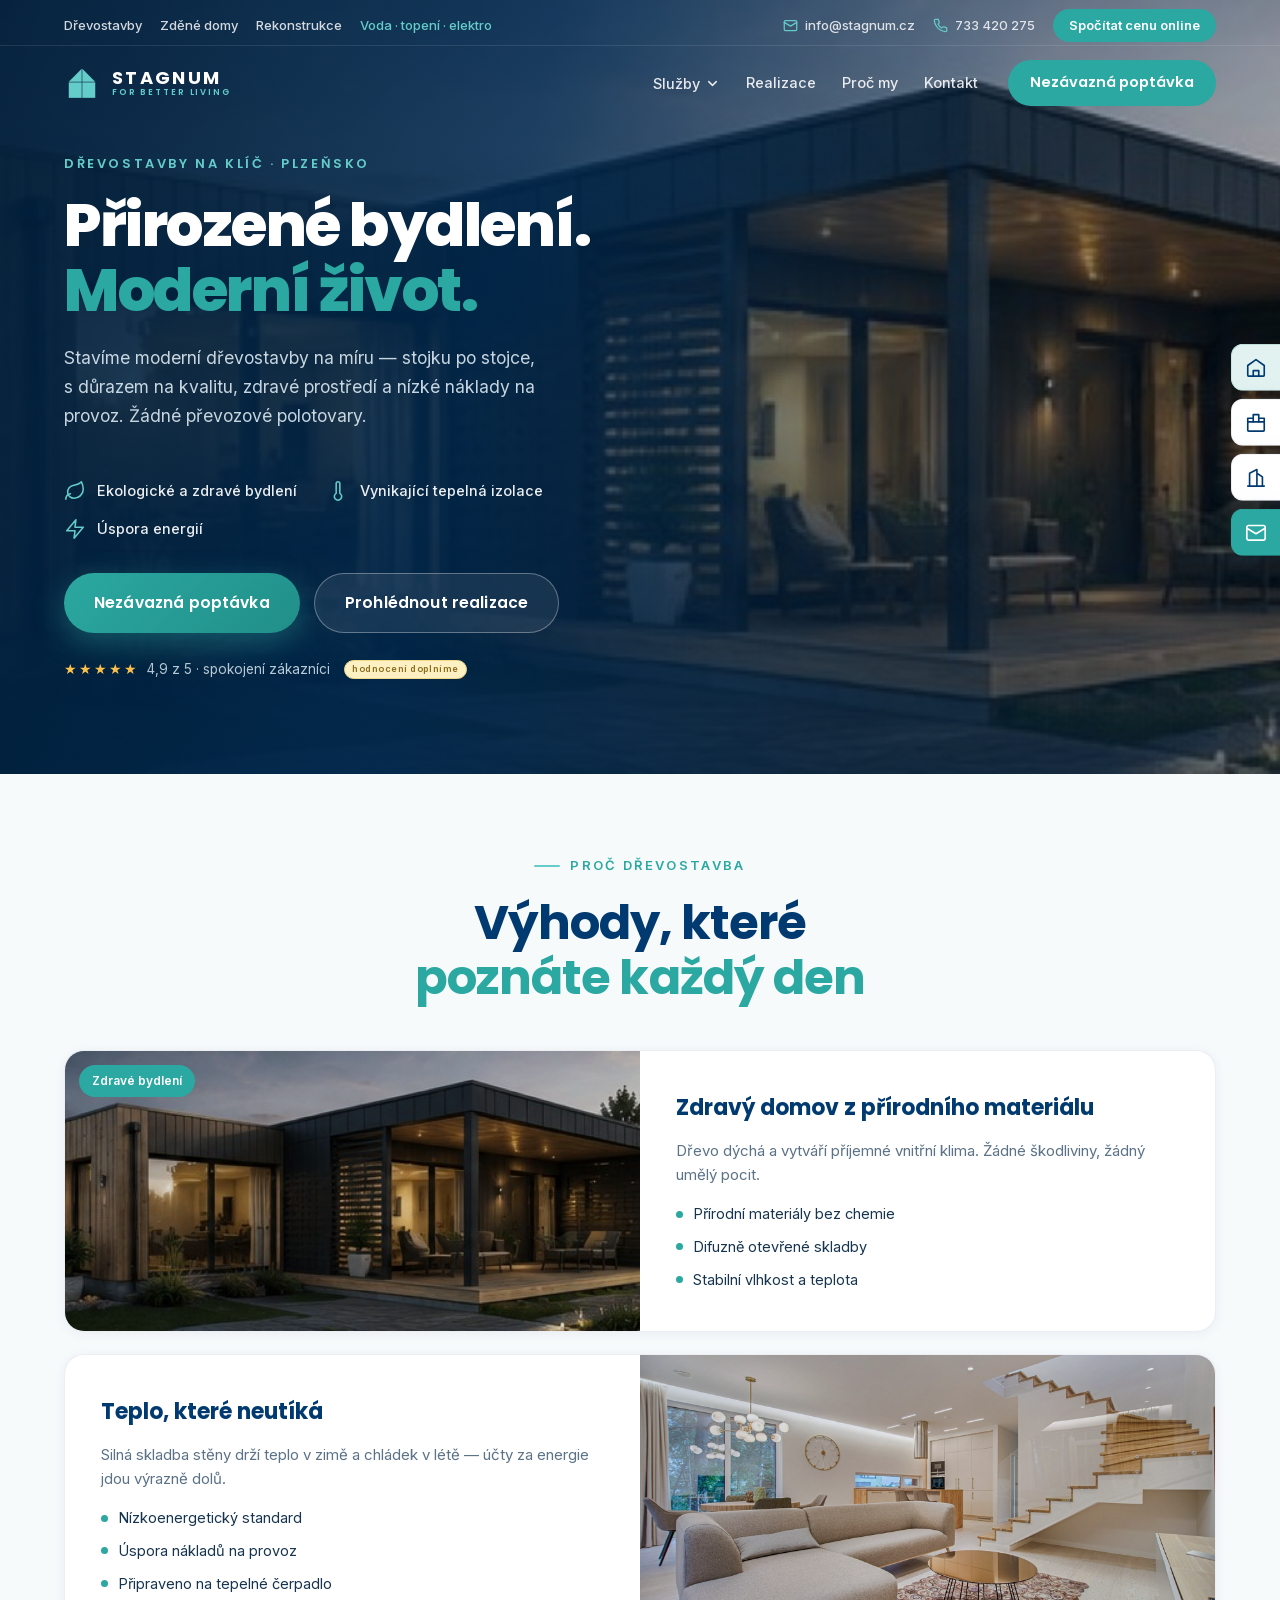
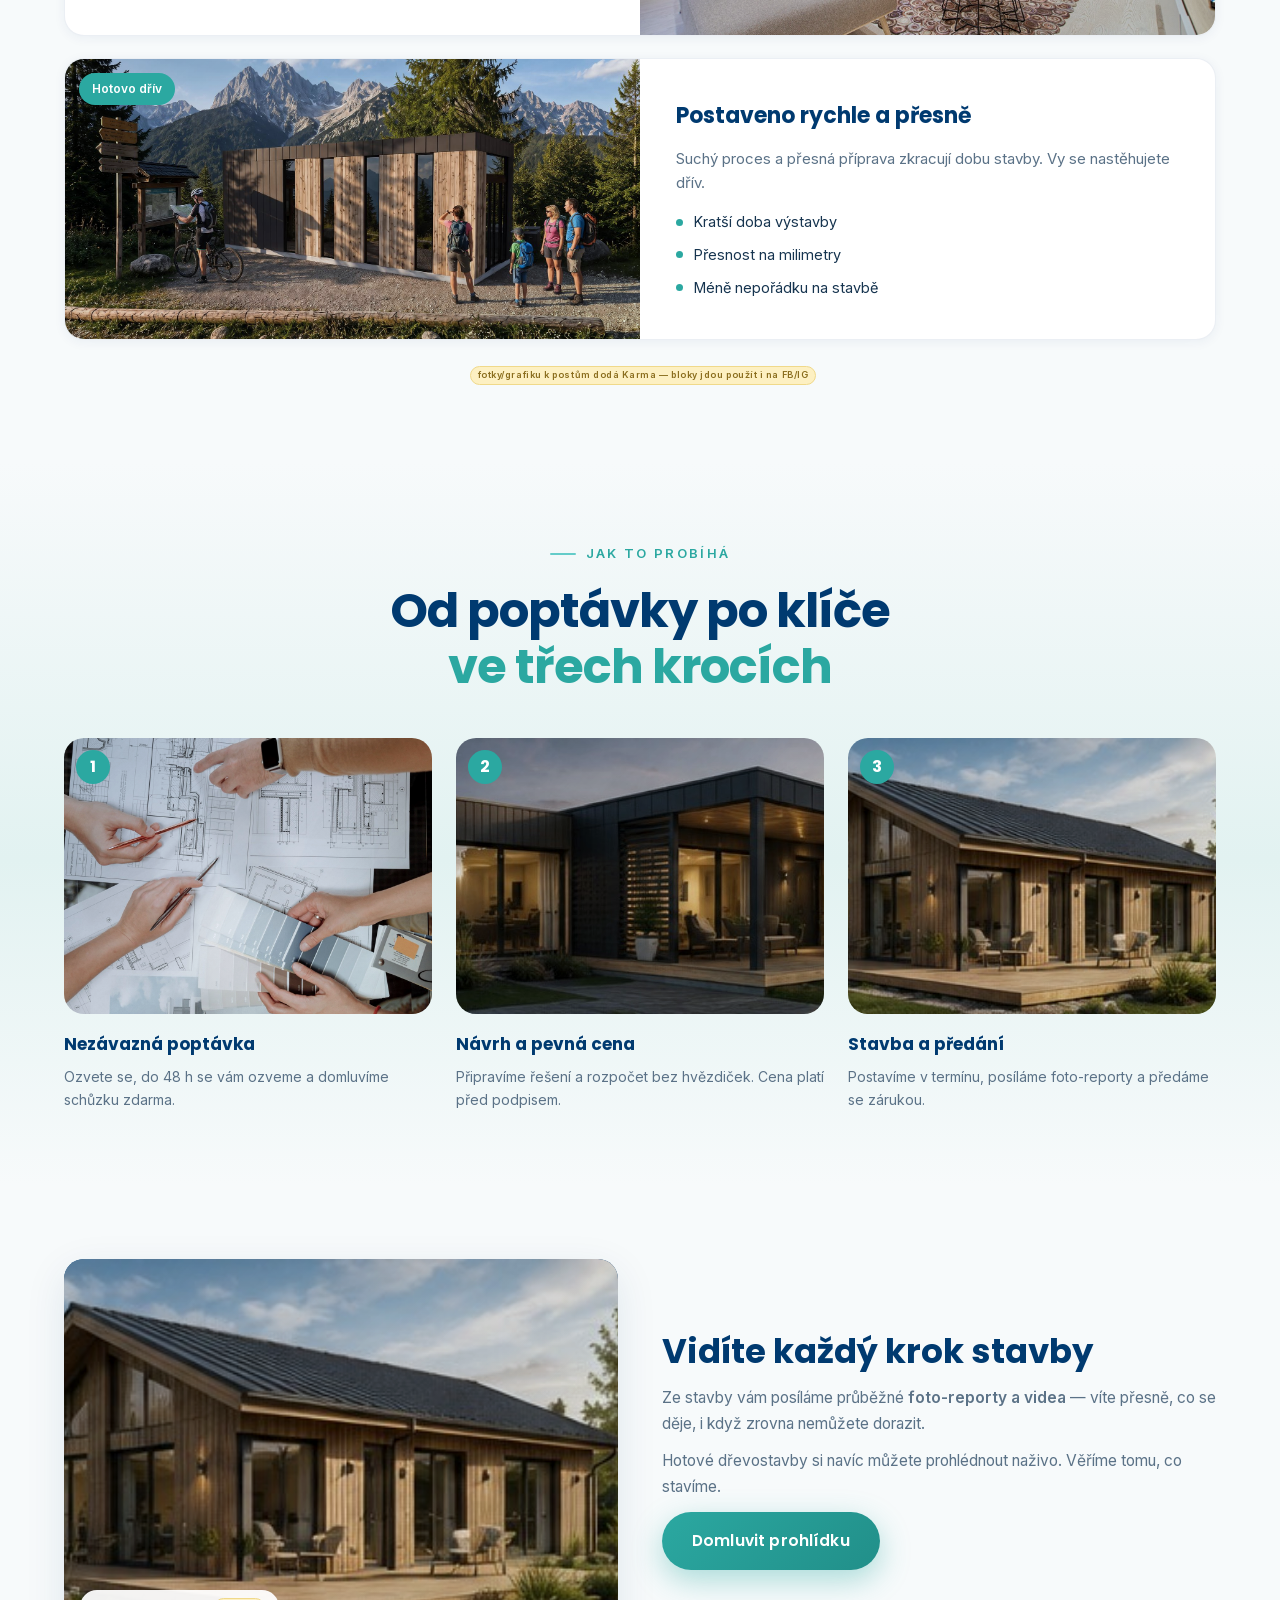
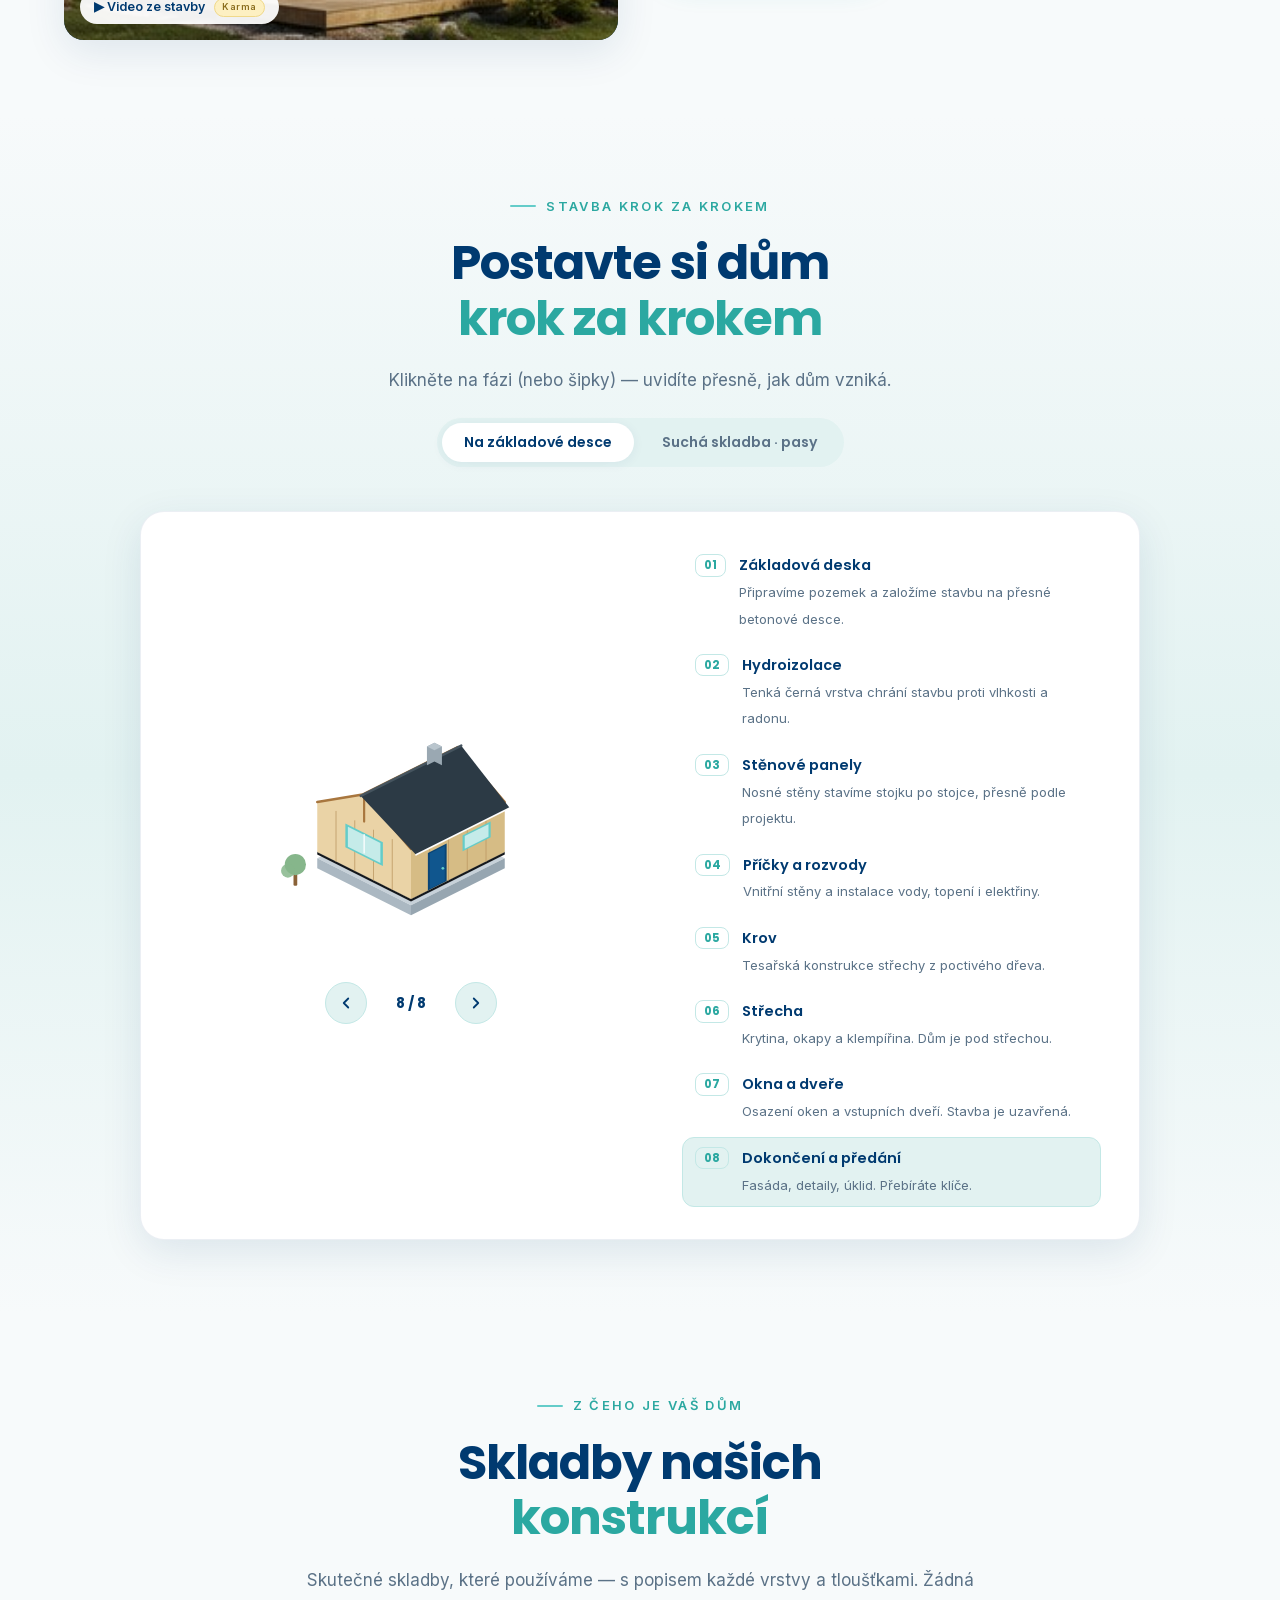
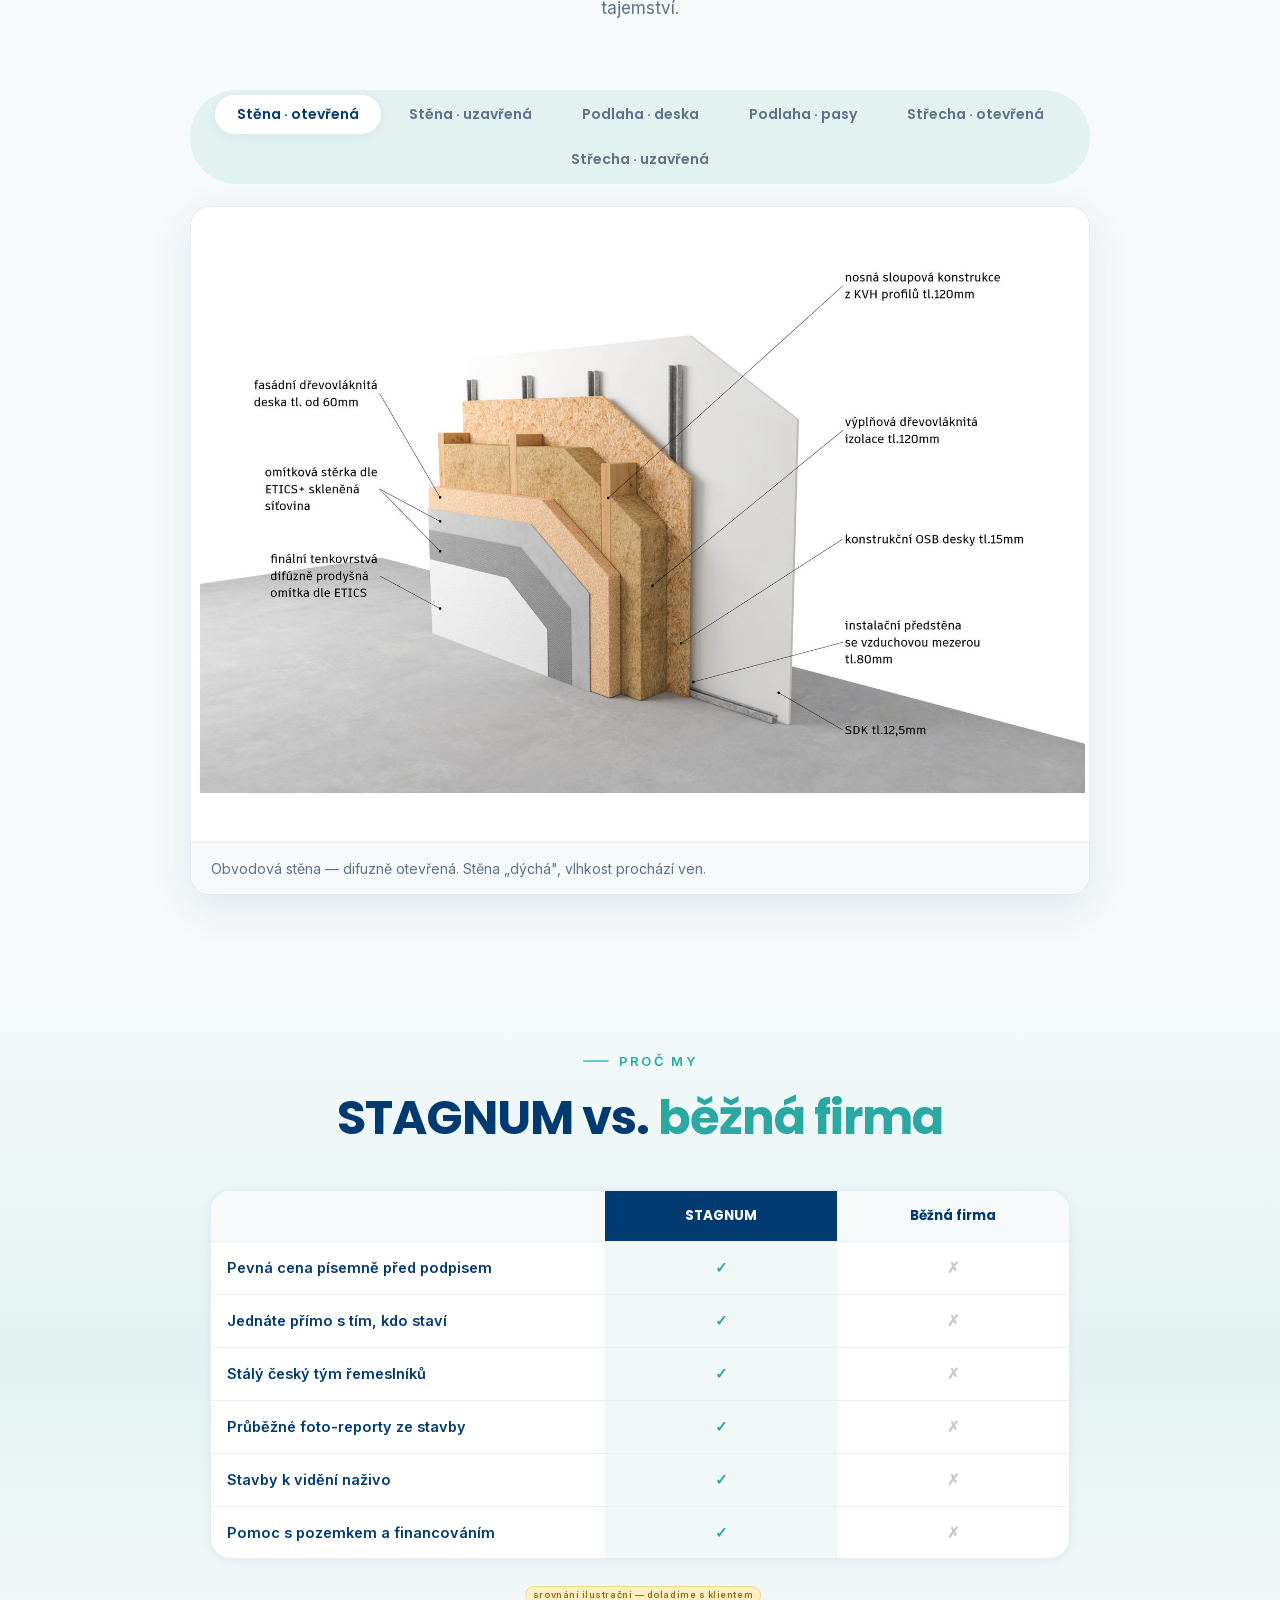
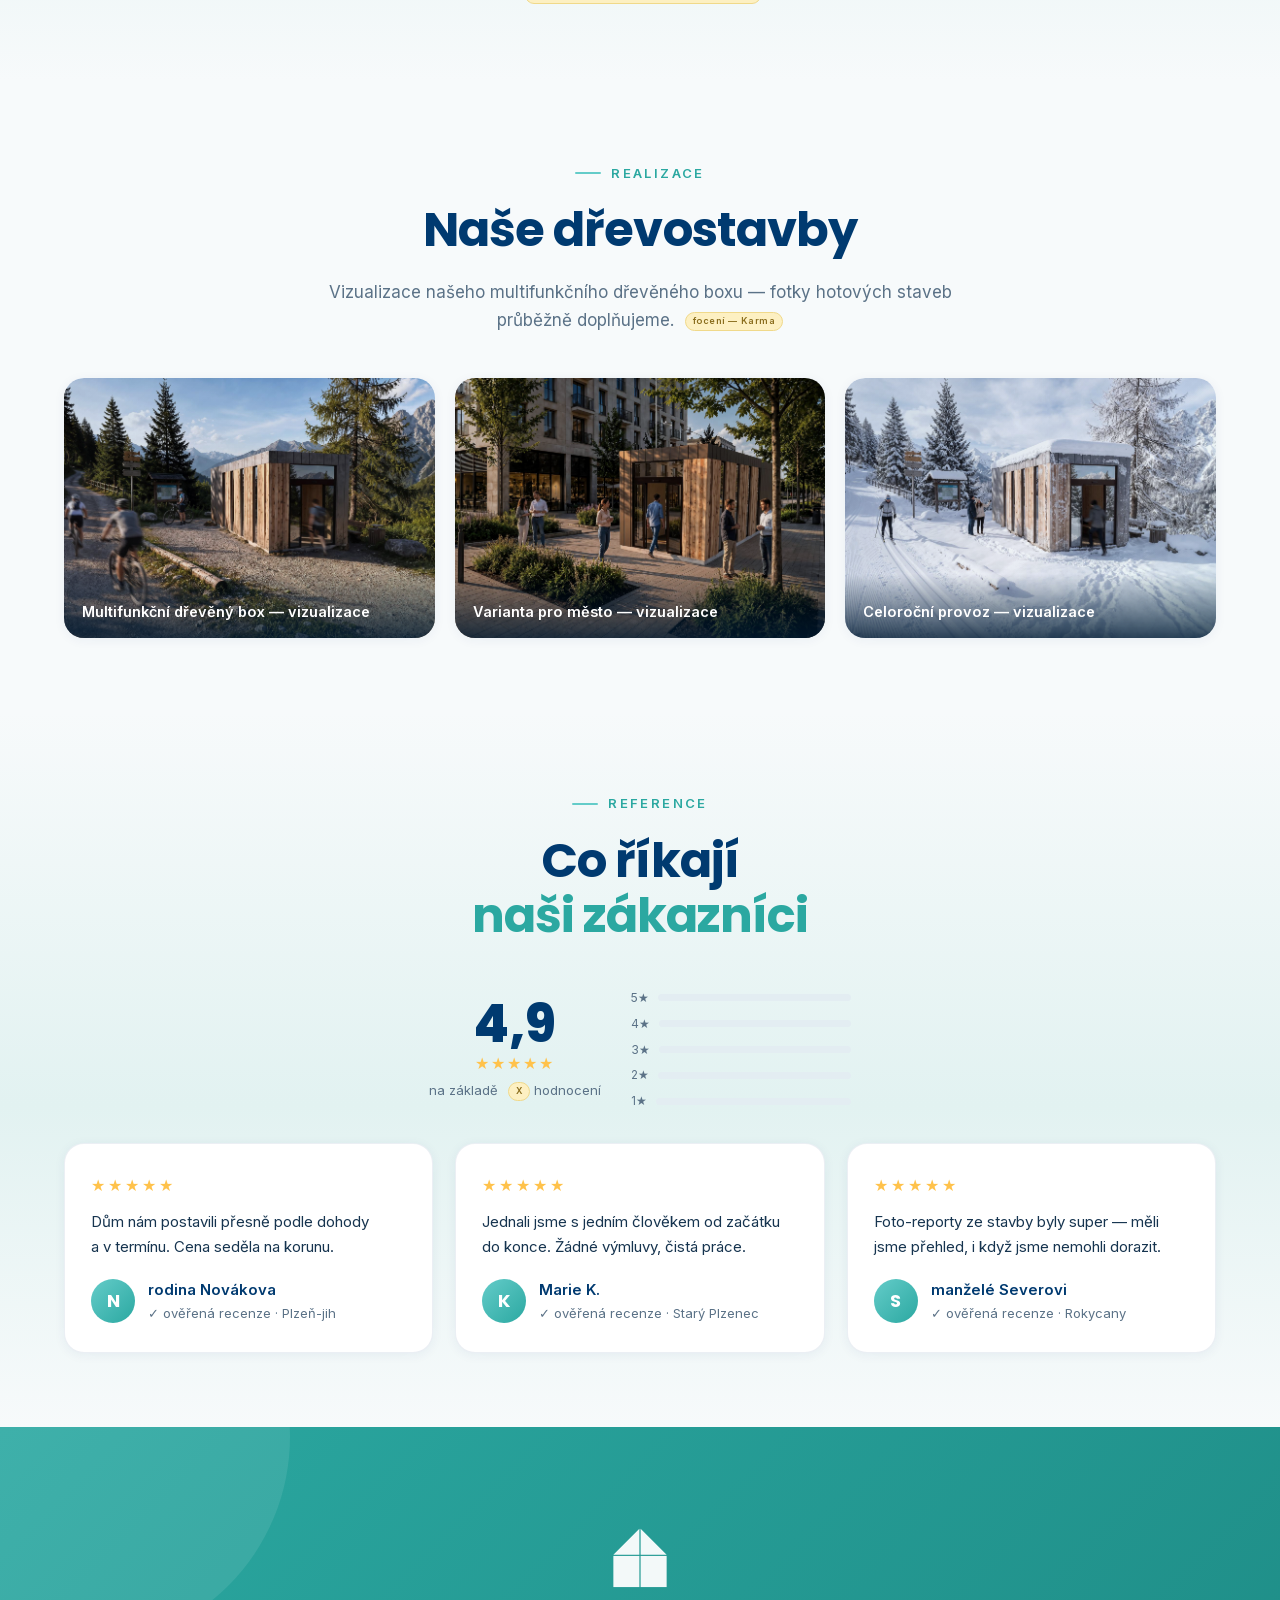
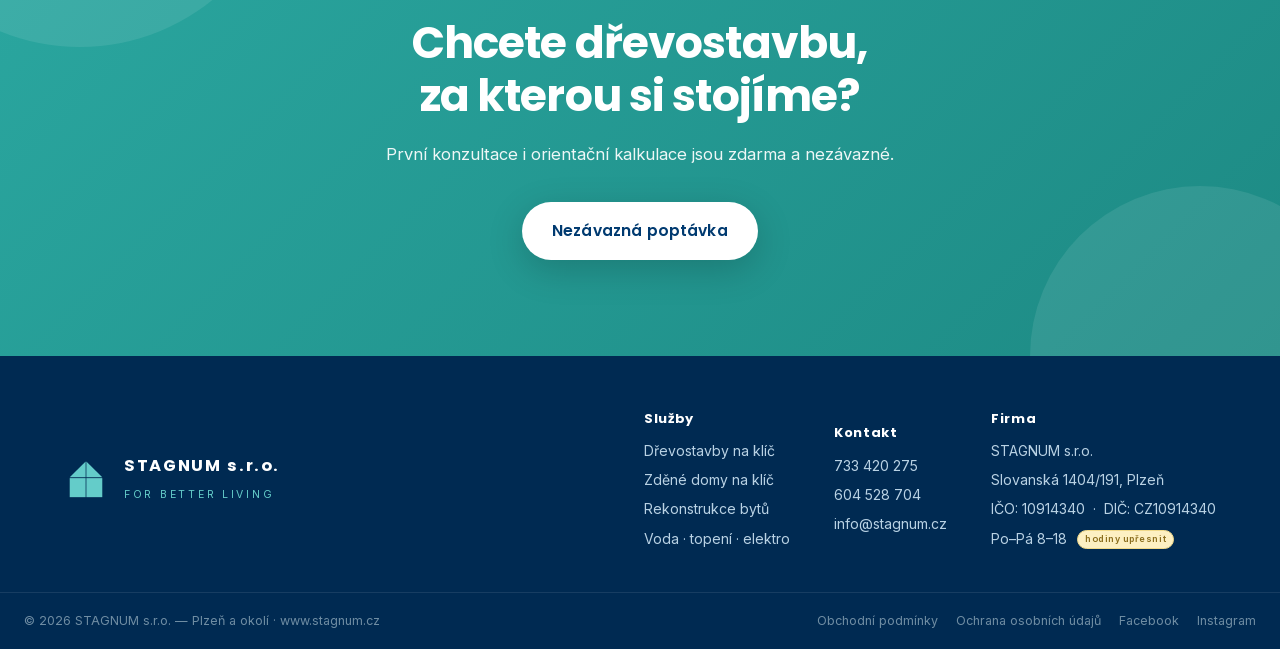
==== commit e559b4fa: "Reálné podklady + feedback na animace + finalizace právních textů - Reálné vizualizace multifunkčníh" ====
--- a/stagnum-landing/drevostavby.html
+++ b/stagnum-landing/drevostavby.html
@@ -67,7 +67,7 @@
             </div>
           </article>
           <article class="post">
-            <div class="post__media"><img src="media/viz/realizace-drevo.jpg" alt="Rychlá a přesná výstavba" loading="lazy"><span class="post__badge">Hotovo dřív</span></div>
+            <div class="post__media"><img src="media/real/domek-hory2.jpg" alt="Rychlá a přesná výstavba — vizualizace" loading="lazy"><span class="post__badge">Hotovo dřív</span></div>
             <div class="post__body">
               <h3>Postaveno rychle a&nbsp;přesně</h3>
               <p>Suchý proces a&nbsp;přesná příprava zkracují dobu stavby. Vy se nastěhujete dřív.</p>
@@ -116,6 +116,10 @@
           <p class="section__eyebrow">Stavba krok za krokem</p>
           <h2 class="section__title">Postavte si dům<br><span class="accent">krok za krokem</span></h2>
           <p class="section__lead">Klikněte na fázi (nebo šipky) — uvidíte přesně, jak dům vzniká.</p>
+          <div class="build__toggle" id="buildVariant">
+            <button class="is-active" type="button" data-mode="drevo">Na základové desce</button>
+            <button type="button" data-mode="drevo-pasy">Suchá skladba · pasy</button>
+          </div>
         </div>
         <div class="stavime__stage">
           <div class="stavime__viz">
@@ -131,25 +135,27 @@
       </div>
     </section>
 
-    <!-- SKLADBA -->
+    <!-- SKLADBA — reálné řezy konstrukcí -->
     <section class="section" id="skladba">
       <div class="container">
         <div class="section__head">
           <p class="section__eyebrow">Z čeho je váš dům</p>
-          <h2 class="section__title">Skladba stěny<br><span class="accent">a&nbsp;podlahy</span></h2>
-          <p class="section__lead">Najeďte na vrstvu — propojí se s popisem. <span class="todo-chip">skladby dle klienta</span></p>
-          <div class="build__toggle" id="wallSwitch">
-            <button class="is-active" type="button" data-mode="stena-otevrena">Stěna · otevřená</button>
-            <button type="button" data-mode="stena-uzavrena">Stěna · uzavřená</button>
-            <button type="button" data-mode="podlaha">Podlaha</button>
-          </div>
-        </div>
-        <div class="stavime__stage">
-          <div class="stavime__viz">
-            <svg viewBox="0 0 480 360" id="wallSvg" aria-hidden="true"></svg>
-            <p class="stavime__caption" id="wallNote"></p>
-          </div>
-          <ol class="stavime__list stavime__list--num" id="wallList"></ol>
+          <h2 class="section__title">Skladby našich<br><span class="accent">konstrukcí</span></h2>
+          <p class="section__lead">Skutečné skladby, které používáme — s&nbsp;popisem každé vrstvy a&nbsp;tloušťkami. Žádná tajemství.</p>
+        </div>
+        <div class="rezy" data-rezy>
+          <div class="build__toggle rezy__toggle">
+            <button class="is-active" type="button" data-img="media/real/rez-zed-otevrena.jpg" data-cap="Obvodová stěna — difuzně otevřená. Stěna „dýchá", vlhkost prochází ven.">Stěna · otevřená</button>
+            <button type="button" data-img="media/real/rez-zed-uzavrena.jpg" data-cap="Obvodová stěna — difuzně uzavřená. Parozábrana na teplé straně konstrukce.">Stěna · uzavřená</button>
+            <button type="button" data-img="media/real/rez-podlaha-deska.jpg" data-cap="Skladba podlahy — na betonové desce.">Podlaha · deska</button>
+            <button type="button" data-img="media/real/rez-podlaha-pasy.jpg" data-cap="Skladba podlahy — na betonových pasech.">Podlaha · pasy</button>
+            <button type="button" data-img="media/real/rez-strecha-otevrena.jpg" data-cap="Střecha s přesahem — difuzně otevřená skladba.">Střecha · otevřená</button>
+            <button type="button" data-img="media/real/rez-strecha-uzavrena.jpg" data-cap="Střecha s přesahem — difuzně uzavřená skladba.">Střecha · uzavřená</button>
+          </div>
+          <figure class="rezy__frame">
+            <img id="rezyImg" src="media/real/rez-zed-otevrena.jpg" alt="Řez konstrukcí — skladba s popisem vrstev">
+            <figcaption id="rezyCap">Obvodová stěna — difuzně otevřená. Stěna „dýchá", vlhkost prochází ven.</figcaption>
+          </figure>
         </div>
       </div>
     </section>
@@ -180,12 +186,12 @@
         <div class="section__head">
           <p class="section__eyebrow">Realizace</p>
           <h2 class="section__title">Naše dřevostavby</h2>
-          <p class="section__lead">Fotky a&nbsp;videa našich staveb průběžně doplňujeme. <span class="todo-chip">focení — Karma</span></p>
+          <p class="section__lead">Vizualizace našeho multifunkčního dřevěného boxu — fotky hotových staveb průběžně doplňujeme. <span class="todo-chip">focení — Karma</span></p>
         </div>
         <div class="gallery__grid">
-          <figure class="gallery__item"><img src="media/viz/drevostavba.jpg" alt="Dřevostavba" loading="lazy"><figcaption>Moderní dřevostavba</figcaption></figure>
-          <figure class="gallery__item"><img src="media/viz/realizace-drevo.jpg" alt="Dřevostavba s terasou" loading="lazy"><figcaption>Dřevostavba s&nbsp;terasou</figcaption></figure>
-          <figure class="gallery__item"><img src="media/viz/interier-po.jpg" alt="Interiér na klíč" loading="lazy"><figcaption>Interiér na klíč</figcaption></figure>
+          <figure class="gallery__item"><img src="media/real/domek-hory.jpg" alt="Multifunkční dřevěný box v horách" loading="lazy"><figcaption>Multifunkční dřevěný box — vizualizace</figcaption></figure>
+          <figure class="gallery__item"><img src="media/real/domek-mesto.jpg" alt="Multifunkční dřevěný box ve městě" loading="lazy"><figcaption>Varianta pro město — vizualizace</figcaption></figure>
+          <figure class="gallery__item"><img src="media/real/domek-zima.jpg" alt="Multifunkční dřevěný box v zimě" loading="lazy"><figcaption>Celoroční provoz — vizualizace</figcaption></figure>
         </div>
       </div>
     </section>
--- a/stagnum-landing/css/style.css
+++ b/stagnum-landing/css/style.css
@@ -1011,3 +1011,26 @@
 
 /* na světlých podstránkách (kontakt) hlavička rovnou plná — bílý text čitelný */
 body[data-page="kontakt"] .header { background: rgba(0,42,82,0.92); backdrop-filter: blur(16px); -webkit-backdrop-filter: blur(16px); box-shadow: 0 1px 0 rgba(255,255,255,0.08), 0 10px 30px rgba(0,20,40,0.25); }
+
+/* ---------- reálné řezy skladeb (bez filtru — technické podklady) ---------- */
+.rezy { max-width: 900px; margin: 0 auto; }
+.rezy__toggle { flex-wrap: wrap; justify-content: center; margin-bottom: 22px; }
+.rezy__frame { background: #fff; border: 1px solid rgba(0,58,112,0.1); border-radius: var(--radius); overflow: hidden; box-shadow: var(--shadow-md); }
+.rezy__frame img { width: 100%; display: block; }
+.rezy__frame figcaption { padding: 14px 20px; font-size: 14px; color: var(--gray); border-top: 1px solid rgba(0,58,112,0.08); background: var(--bg); }
+
+/* ---------- barevný filtr přes fotky (jednotný navy/teal nádech) ---------- */
+.post__media, .howto__media, .svc-card__img, .ref-card__img, .live__media, .pillar__media, .gallery__item, .why__visual { position: relative; }
+.post__media::after, .howto__media::after, .svc-card__img::after, .ref-card__img::after,
+.live__media::after, .pillar__media::after, .gallery__item::after {
+  content: ''; position: absolute; inset: 0; pointer-events: none; z-index: 1;
+  background: linear-gradient(135deg, rgba(0,58,112,0.22) 0%, rgba(0,58,112,0.06) 55%, rgba(43,168,161,0.12) 100%);
+  mix-blend-mode: multiply;
+}
+.post__media img, .howto__media img, .svc-card__img img, .ref-card__img img,
+.live__media img, .pillar__media img, .gallery__item img, .why__visual img {
+  filter: saturate(0.88) contrast(1.03);
+}
+/* prvky nad filtrem */
+.post__badge, .howto__num, .ref-card__tag, .live__flag, .gallery__item figcaption,
+.pillar__media .reno__video-badge { z-index: 2; }
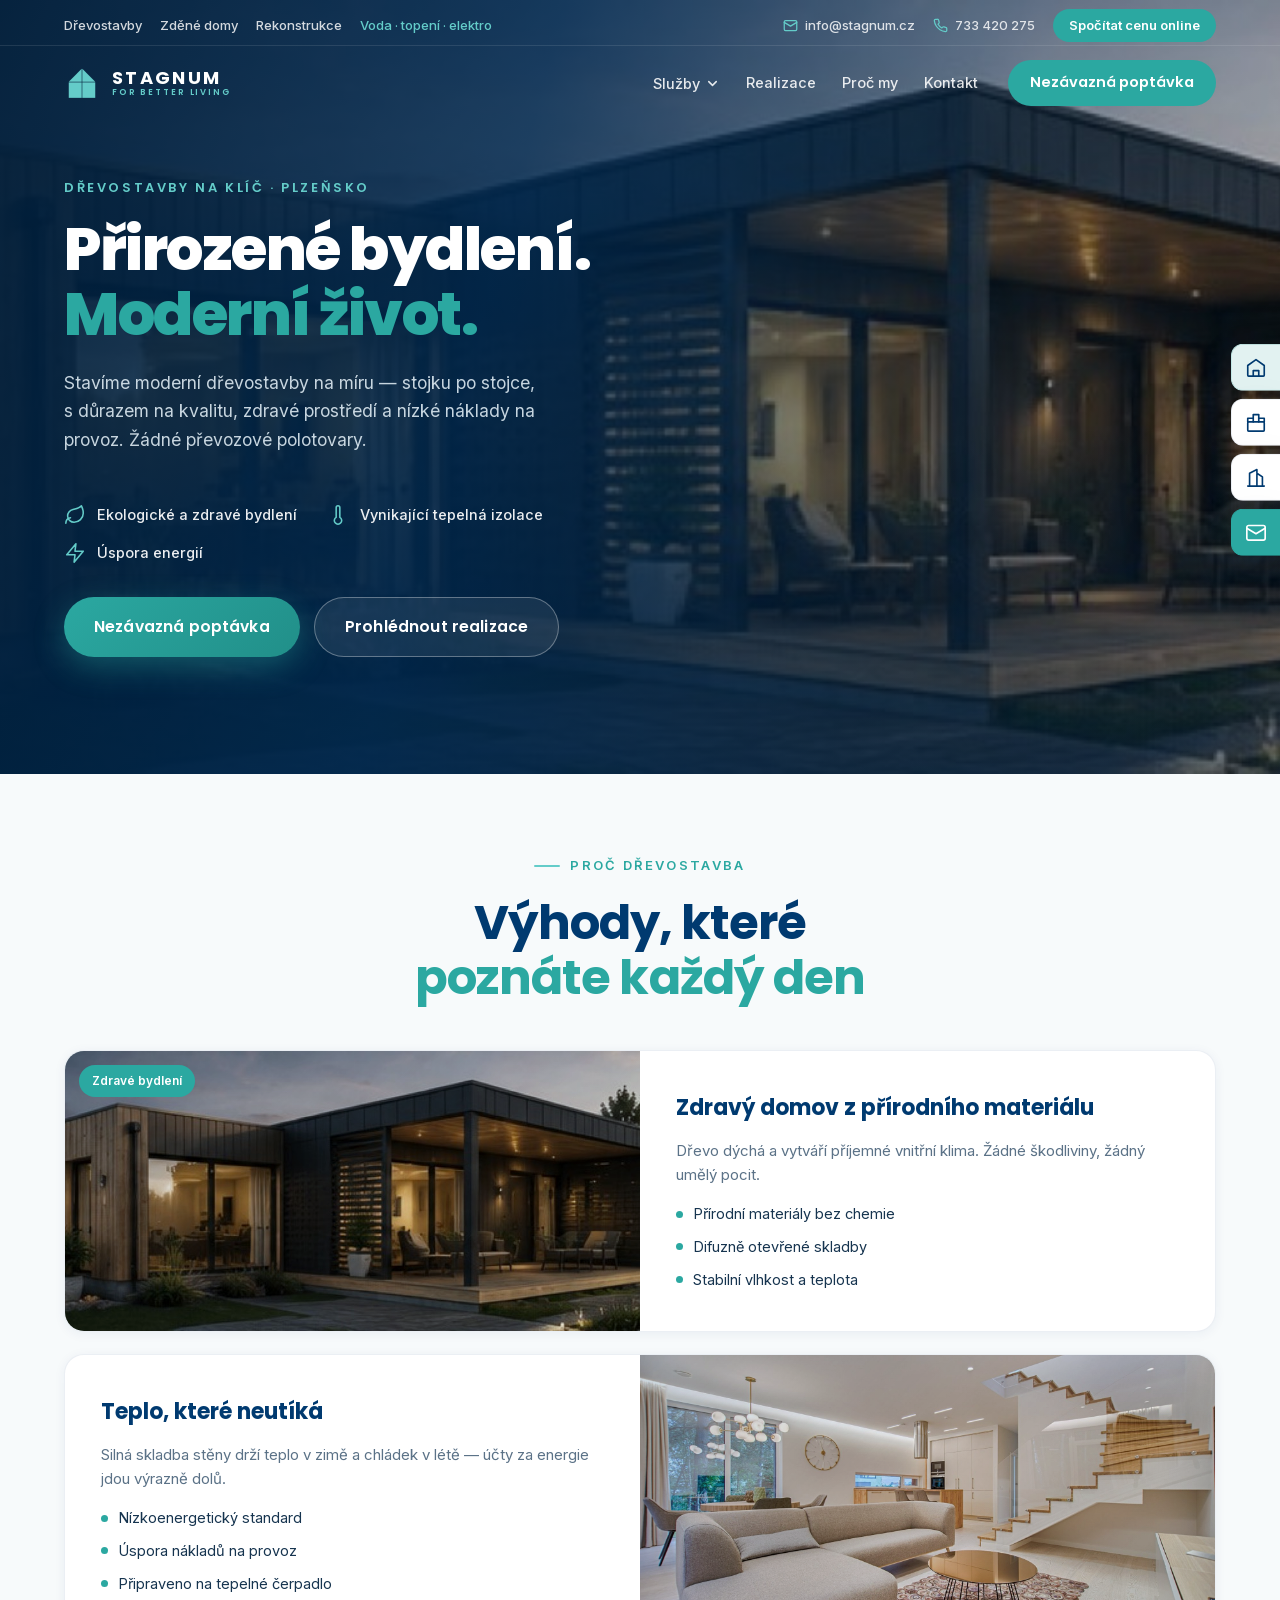
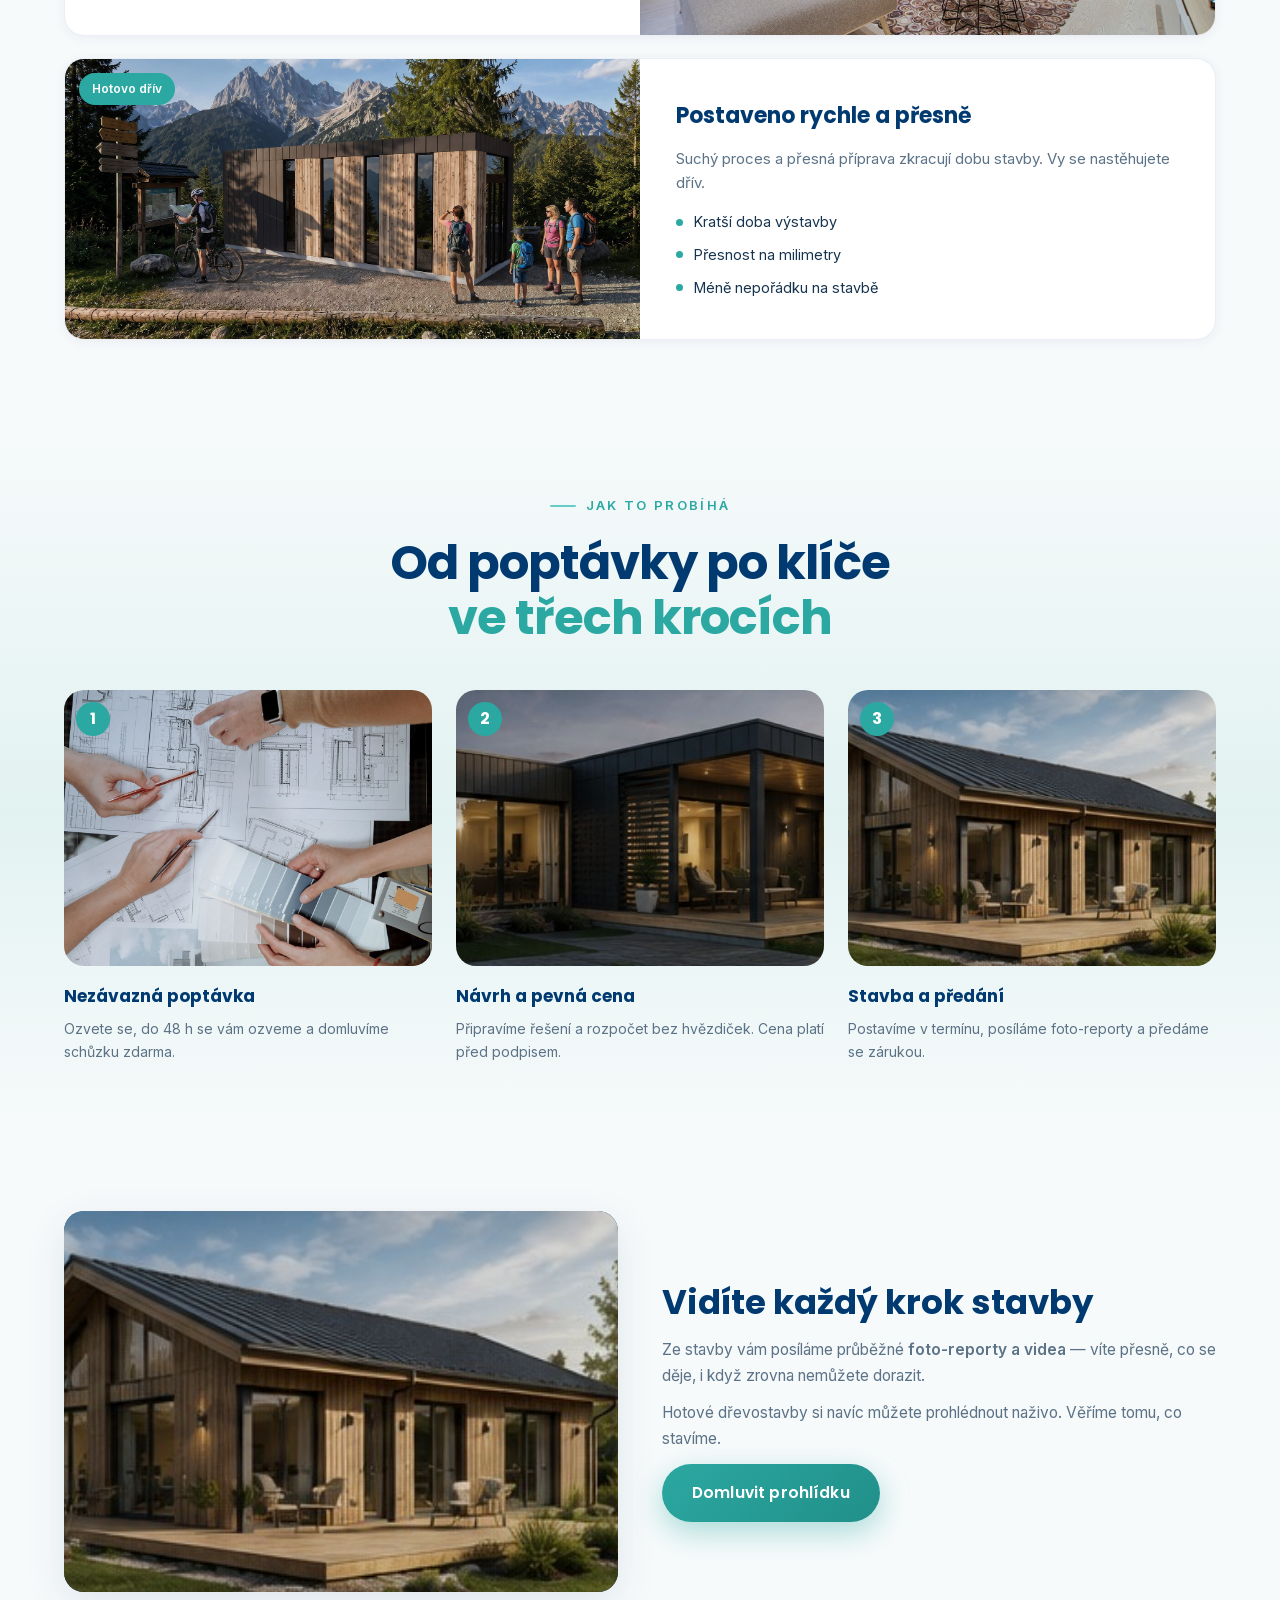
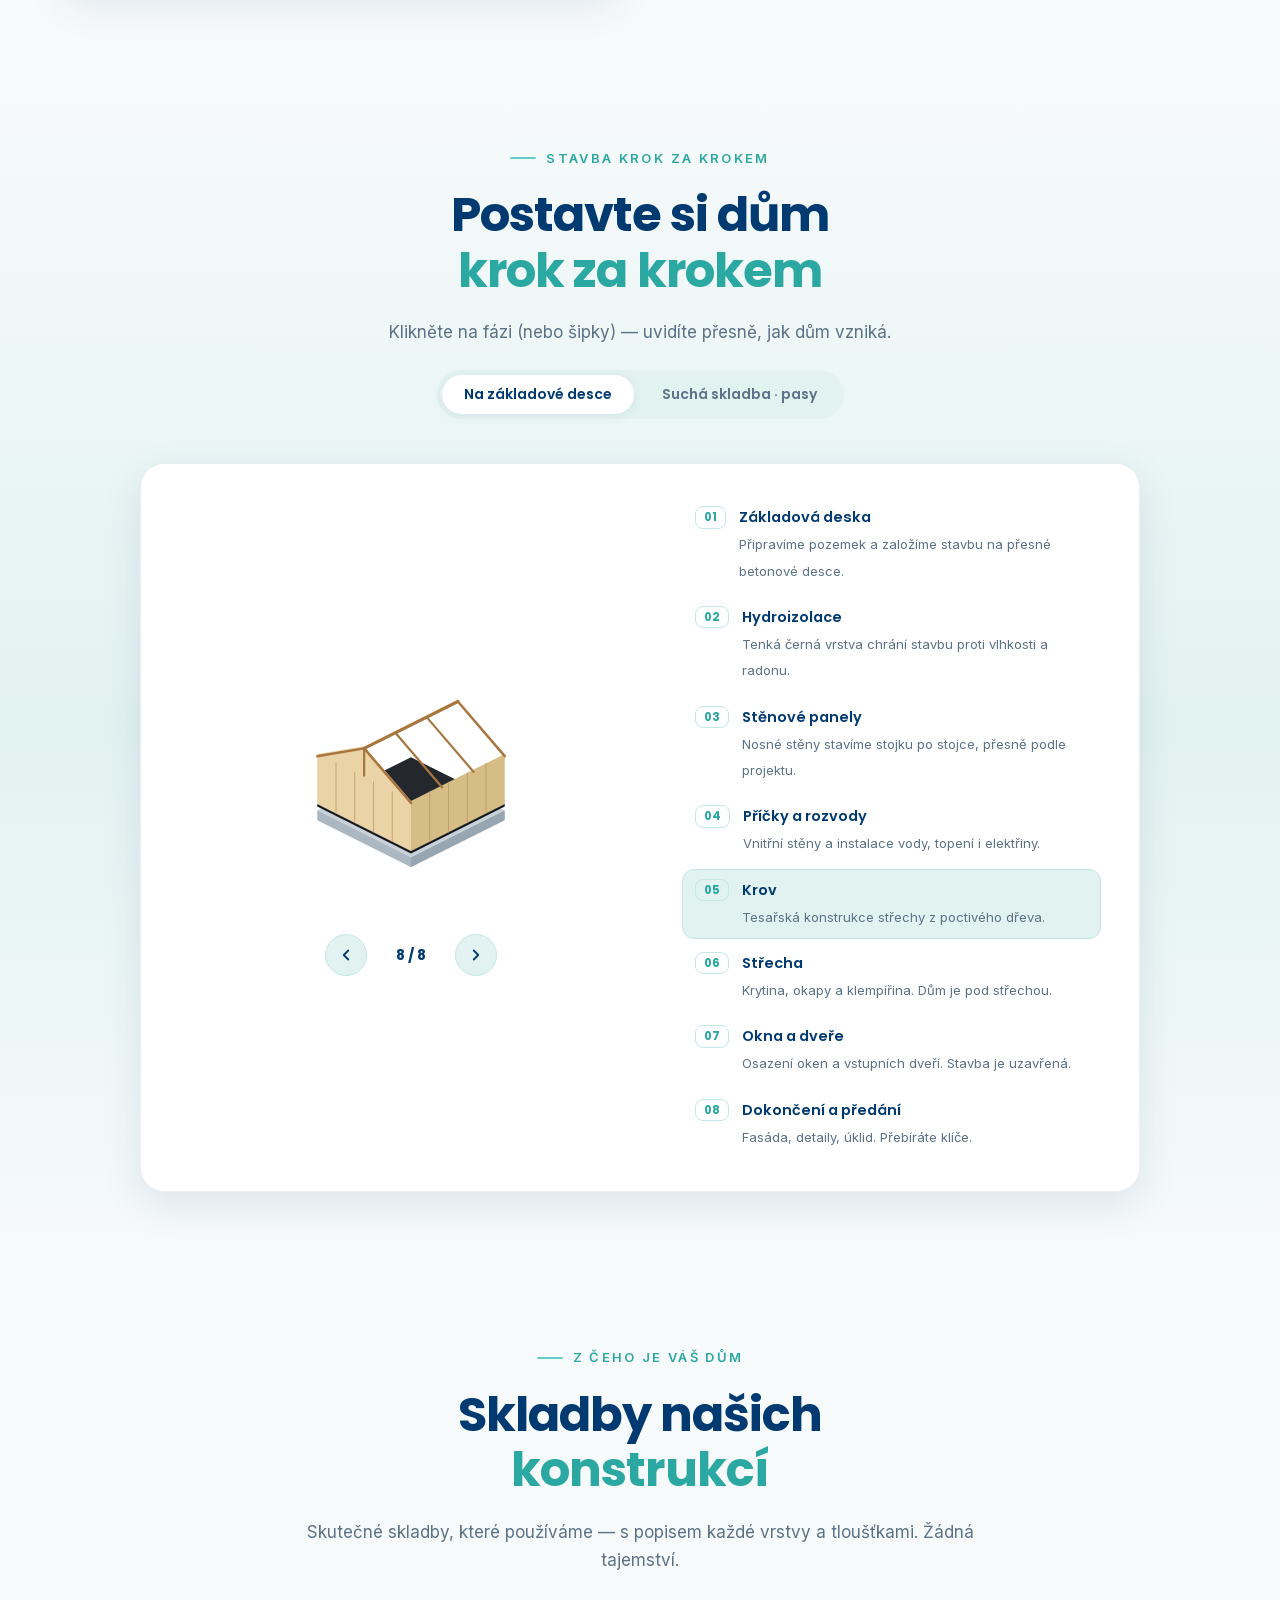
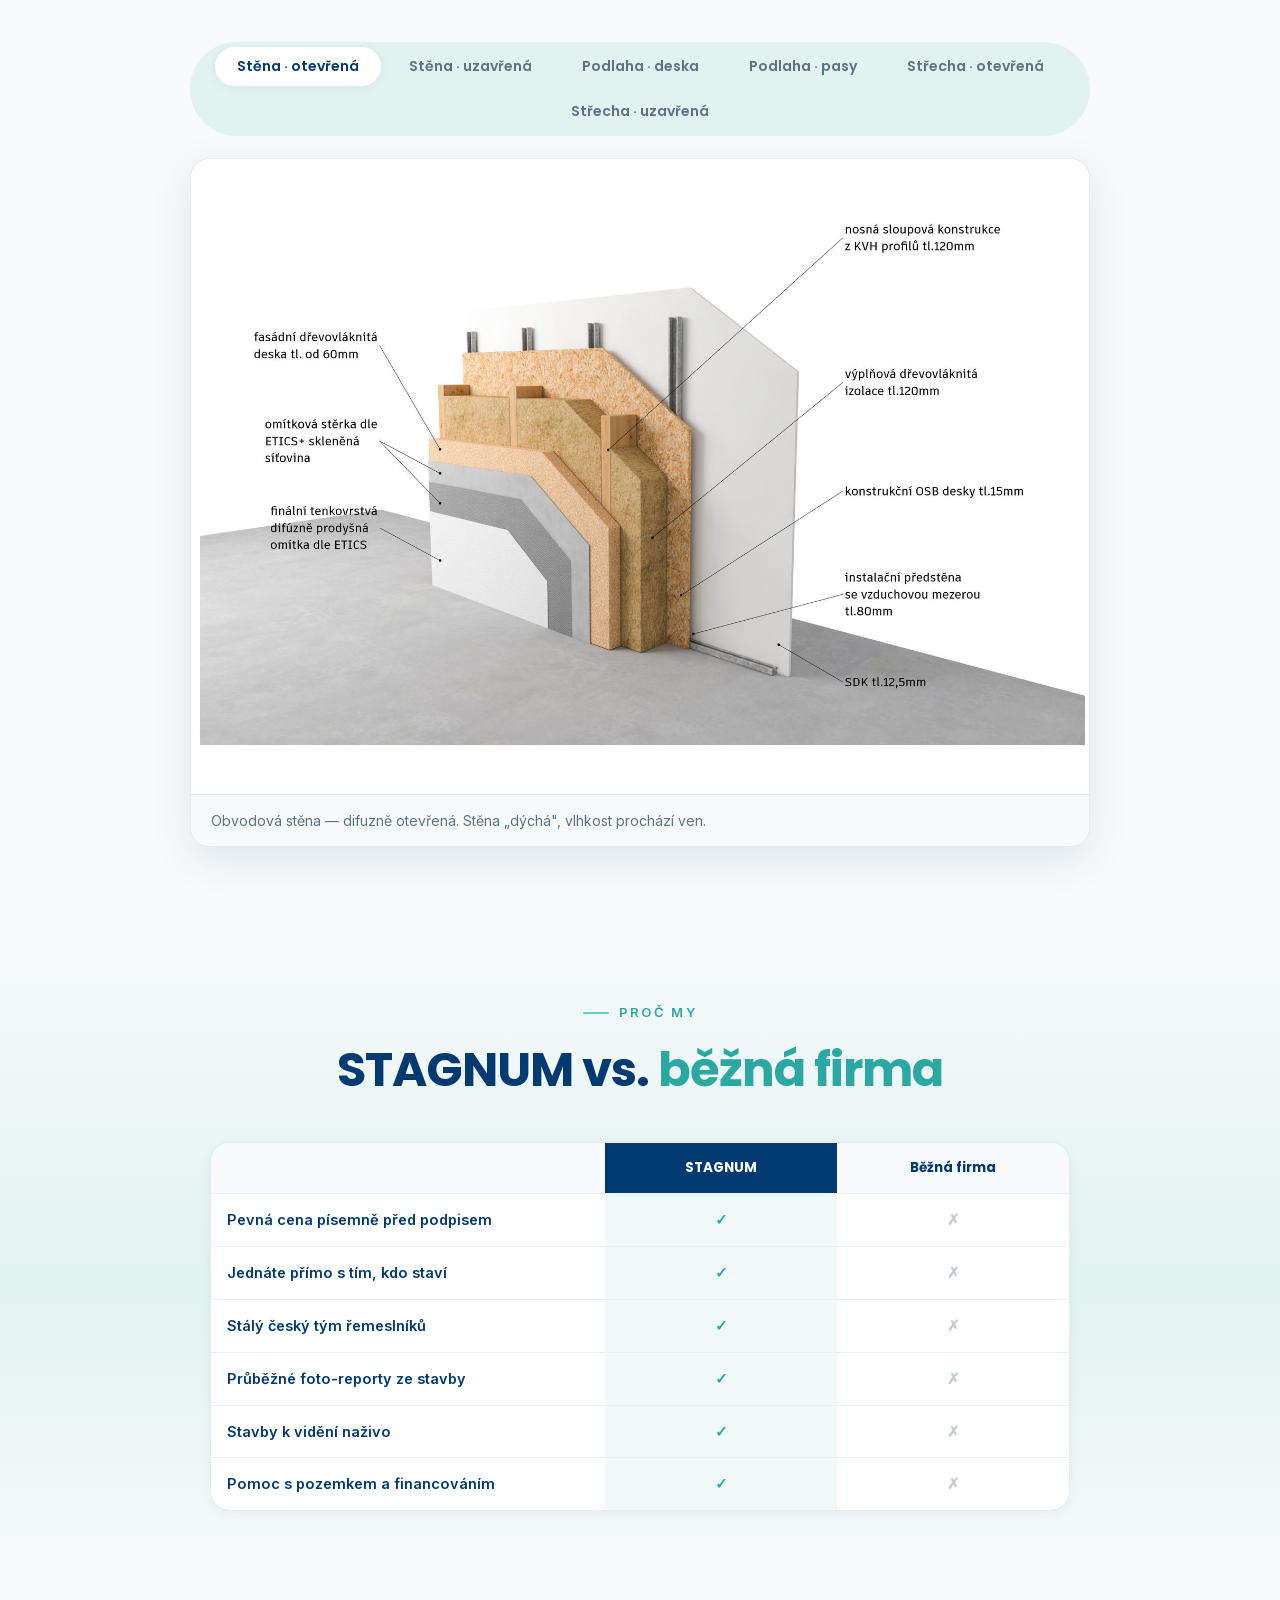
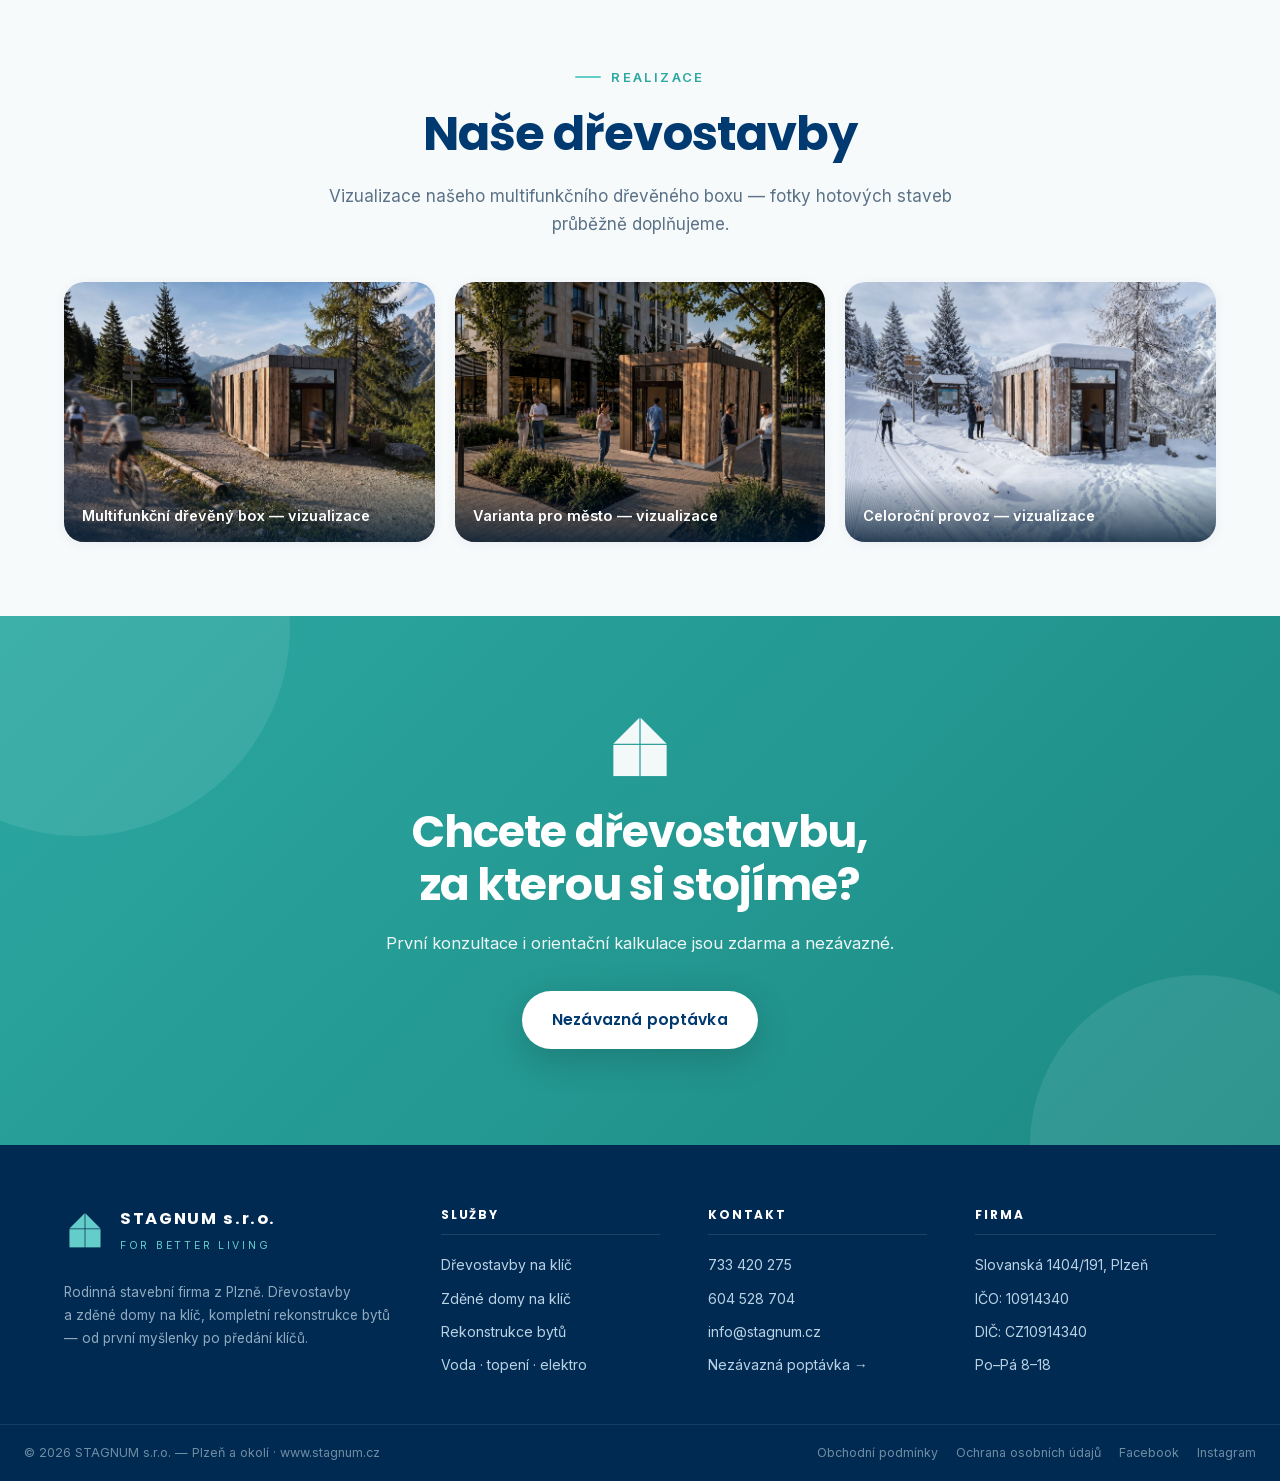
==== commit e518f15c: "Úklid dle callu: pryč placeholdery a vymyšlené recenze/hodnocení, reálná loga partnerů, odesílatel i" ====
--- a/stagnum-landing/drevostavby.html
+++ b/stagnum-landing/drevostavby.html
@@ -38,7 +38,6 @@
           <a href="kontakt.html" class="btn btn--primary">Nezávazná poptávka</a>
           <a href="#galerie" class="btn btn--ghost-light">Prohlédnout realizace</a>
         </div>
-        <p class="svc-hero__rating"><span class="stars" aria-hidden="true">★★★★★</span> 4,9 z&nbsp;5 · spokojení zákazníci <span class="todo-chip">hodnocení doplníme</span></p>
       </div>
     </section>
 
@@ -75,7 +74,6 @@
             </div>
           </article>
         </div>
-        <p class="section__lead" style="text-align:center"><span class="todo-chip">fotky/grafiku k postům dodá Karma — bloky jdou použít i na FB/IG</span></p>
       </div>
     </section>
 
@@ -98,7 +96,7 @@
     <section class="section">
       <div class="container">
         <div class="pillar">
-          <div class="pillar__media"><img src="media/viz/realizace-drevo.jpg" alt="Stavba dřevostavby" loading="lazy"><span class="reno__video-badge">▶ Video ze stavby <span class="todo-chip">Karma</span></span></div>
+          <div class="pillar__media"><img src="media/viz/realizace-drevo.jpg" alt="Stavba dřevostavby" loading="lazy"></div>
           <div>
             <h2>Vidíte každý krok stavby</h2>
             <p>Ze stavby vám posíláme průběžné <strong>foto-reporty a&nbsp;videa</strong> — víte přesně, co se děje, i&nbsp;když zrovna nemůžete dorazit.</p>
@@ -176,7 +174,6 @@
           <div class="compare__row"><div>Stavby k&nbsp;vidění naživo</div><div class="compare__us yes">✓</div><div class="no">✗</div></div>
           <div class="compare__row"><div>Pomoc s&nbsp;pozemkem a&nbsp;financováním</div><div class="compare__us yes">✓</div><div class="no">✗</div></div>
         </div>
-        <p class="section__lead" style="text-align:center"><span class="todo-chip">srovnání ilustrační — doladíme s klientem</span></p>
       </div>
     </section>
 
@@ -186,37 +183,12 @@
         <div class="section__head">
           <p class="section__eyebrow">Realizace</p>
           <h2 class="section__title">Naše dřevostavby</h2>
-          <p class="section__lead">Vizualizace našeho multifunkčního dřevěného boxu — fotky hotových staveb průběžně doplňujeme. <span class="todo-chip">focení — Karma</span></p>
+          <p class="section__lead">Vizualizace našeho multifunkčního dřevěného boxu — fotky hotových staveb průběžně doplňujeme.</p>
         </div>
         <div class="gallery__grid">
           <figure class="gallery__item"><img src="media/real/domek-hory.jpg" alt="Multifunkční dřevěný box v horách" loading="lazy"><figcaption>Multifunkční dřevěný box — vizualizace</figcaption></figure>
           <figure class="gallery__item"><img src="media/real/domek-mesto.jpg" alt="Multifunkční dřevěný box ve městě" loading="lazy"><figcaption>Varianta pro město — vizualizace</figcaption></figure>
           <figure class="gallery__item"><img src="media/real/domek-zima.jpg" alt="Multifunkční dřevěný box v zimě" loading="lazy"><figcaption>Celoroční provoz — vizualizace</figcaption></figure>
-        </div>
-      </div>
-    </section>
-
-    <!-- RECENZE -->
-    <section class="reviews section section--soft" id="recenze">
-      <div class="container">
-        <div class="section__head">
-          <p class="section__eyebrow">Reference</p>
-          <h2 class="section__title">Co říkají<br><span class="accent">naši zákazníci</span></h2>
-        </div>
-        <div class="reviews__agg">
-          <div class="reviews__score"><b>4,9</b><span class="stars" aria-hidden="true">★★★★★</span><small>na základě <span class="todo-chip">X</span> hodnocení</small></div>
-          <div class="reviews__bars">
-            <div class="reviews__bar">5★<span class="track"><span class="fill" style="width:92%"></span></span></div>
-            <div class="reviews__bar">4★<span class="track"><span class="fill" style="width:7%"></span></span></div>
-            <div class="reviews__bar">3★<span class="track"><span class="fill" style="width:1%"></span></span></div>
-            <div class="reviews__bar">2★<span class="track"><span class="fill" style="width:0%"></span></span></div>
-            <div class="reviews__bar">1★<span class="track"><span class="fill" style="width:0%"></span></span></div>
-          </div>
-        </div>
-        <div class="reviews__grid">
-          <figure class="review"><div class="review__stars" aria-hidden="true">★★★★★</div><blockquote>Dům nám postavili přesně podle dohody a&nbsp;v&nbsp;termínu. Cena seděla na korunu.</blockquote><figcaption><span class="review__photo" aria-hidden="true">N</span><span class="review__who"><strong>rodina Novákova</strong><small>✓ ověřená recenze · Plzeň-jih</small></span></figcaption></figure>
-          <figure class="review"><div class="review__stars" aria-hidden="true">★★★★★</div><blockquote>Jednali jsme s&nbsp;jedním člověkem od začátku do konce. Žádné výmluvy, čistá práce.</blockquote><figcaption><span class="review__photo" aria-hidden="true">K</span><span class="review__who"><strong>Marie K.</strong><small>✓ ověřená recenze · Starý Plzenec</small></span></figcaption></figure>
-          <figure class="review"><div class="review__stars" aria-hidden="true">★★★★★</div><blockquote>Foto-reporty ze stavby byly super — měli jsme přehled, i&nbsp;když jsme nemohli dorazit.</blockquote><figcaption><span class="review__photo" aria-hidden="true">S</span><span class="review__who"><strong>manželé Severovi</strong><small>✓ ověřená recenze · Rokycany</small></span></figcaption></figure>
         </div>
       </div>
     </section>
--- a/stagnum-landing/css/style.css
+++ b/stagnum-landing/css/style.css
@@ -674,15 +674,25 @@
    FOOTER
    ============================================================ */
 .footer { background: var(--navy-deep); color: #b9d2e4; }
-.footer__inner { display: flex; flex-wrap: wrap; align-items: center; gap: 44px; padding-top: 52px; padding-bottom: 42px; }
-.footer__brand { display: flex; align-items: center; gap: 16px; margin-right: auto; }
-.footer__logo { width: 44px; color: var(--teal); }
+.footer__inner {
+  display: grid; grid-template-columns: 1.5fr 1fr 1fr 1.1fr;
+  gap: 48px; align-items: start;
+  padding-top: 60px; padding-bottom: 48px;
+}
+.footer__col--brand { max-width: 340px; }
+.footer__brand { display: flex; align-items: center; gap: 14px; }
+.footer__logo { width: 42px; color: var(--teal); flex-shrink: 0; }
 .footer__brand strong { display: block; color: #fff; font-size: 16.5px; letter-spacing: 0.1em; font-family: var(--font-head); }
 .footer__brand span { font-size: 10.5px; letter-spacing: 0.26em; text-transform: uppercase; color: var(--teal); }
-.footer__col { display: flex; flex-direction: column; gap: 6px; font-size: 14px; }
-.footer__col a { transition: color 0.25s; }
+.footer__desc { margin-top: 16px; font-size: 13.5px; line-height: 1.7; color: #8fa9be; }
+.footer__col { display: flex; flex-direction: column; gap: 10px; font-size: 14px; }
+.footer__col a { transition: color 0.25s; width: fit-content; }
 .footer__col a:hover { color: var(--teal); }
-.footer__h { color: #fff; font-family: var(--font-head); font-size: 13px; letter-spacing: 0.05em; margin-bottom: 4px; }
+.footer__h {
+  color: #fff; font-family: var(--font-head); font-size: 12px; font-weight: 700;
+  letter-spacing: 0.16em; text-transform: uppercase; margin-bottom: 8px;
+  padding-bottom: 10px; border-bottom: 1px solid rgba(255,255,255,0.12);
+}
 .footer__bottom {
   border-top: 1px solid rgba(255,255,255,0.09); padding: 18px 24px;
   display: flex; flex-wrap: wrap; align-items: center; justify-content: space-between; gap: 10px 20px;
@@ -1034,3 +1044,21 @@
 /* prvky nad filtrem */
 .post__badge, .howto__num, .ref-card__tag, .live__flag, .gallery__item figcaption,
 .pillar__media .reno__video-badge { z-index: 2; }
+
+/* footer responsive */
+@media (max-width: 1024px) {
+  .footer__inner { grid-template-columns: 1fr 1fr; gap: 36px; }
+  .footer__col--brand { grid-column: 1 / -1; max-width: 480px; }
+}
+@media (max-width: 640px) {
+  .footer__inner { grid-template-columns: 1fr; gap: 30px; }
+  .footer__bottom { flex-direction: column; align-items: flex-start; gap: 10px; }
+}
+
+/* formulář — doplňky */
+.form-opt { font-weight: 400; color: var(--gray); font-size: 12px; }
+
+/* partnerská loga (bílé siluety na navy) */
+.partners__row img { height: 30px; width: auto; max-width: 150px; object-fit: contain; filter: brightness(0) invert(1); opacity: 0.72; transition: opacity 0.25s; }
+.partners__row img:hover { opacity: 1; }
+@media (max-width: 640px) { .partners__row img { height: 24px; max-width: 120px; } }
